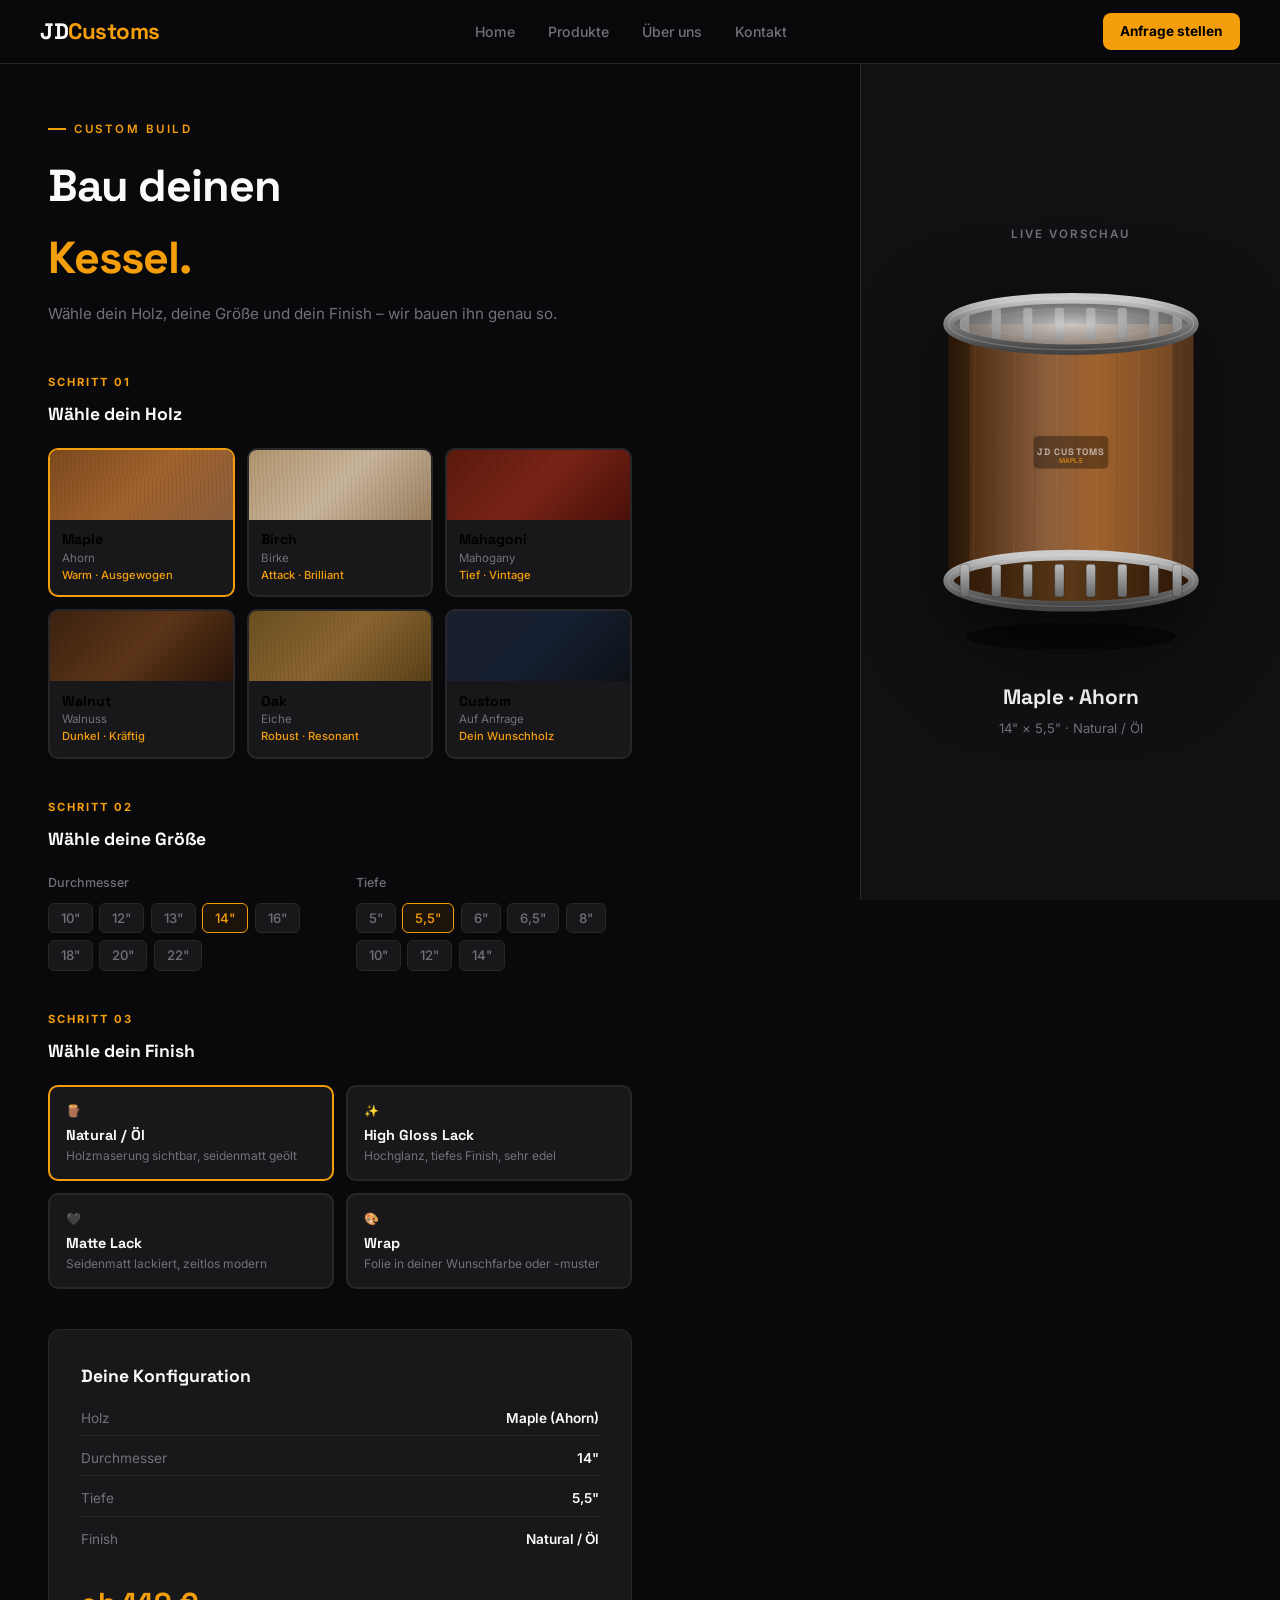
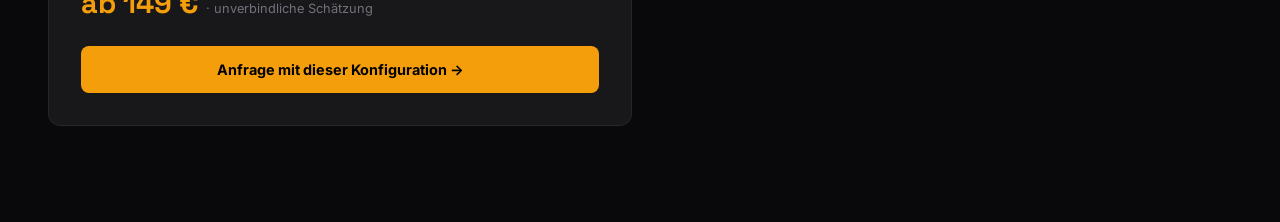
==== builder.html @ d32392a9 "Add: Interactive Drum Builder with live SVG preview" ====
<!DOCTYPE html>
<html lang="de">
<head>
  <meta charset="UTF-8" />
  <meta name="viewport" content="width=device-width, initial-scale=1.0" />
  <title>Drum Builder – JD Customs</title>
  <link rel="stylesheet" href="style.css" />
  <link href="https://fonts.googleapis.com/css2?family=Space+Grotesk:wght@400;500;600;700;800&family=Inter:wght@400;500;600&display=swap" rel="stylesheet" />
  <style>
    /* ── BUILDER LAYOUT ── */
    .builder-page {
      padding-top: 64px;
      min-height: 100vh;
      display: grid;
      grid-template-columns: 1fr 420px;
    }

    /* ── LEFT: CONFIG PANEL ── */
    .builder-config {
      padding: 3rem 3rem 6rem;
      max-width: 680px;
    }

    .builder-heading {
      margin-bottom: 3rem;
    }
    .builder-heading h1 {
      font-family: var(--font-h);
      font-size: clamp(2rem, 4vw, 2.8rem);
      font-weight: 800;
      letter-spacing: -1px;
      margin-bottom: 0.5rem;
    }
    .builder-heading p {
      color: var(--muted);
      font-size: 0.95rem;
    }

    .builder-step {
      margin-bottom: 2.5rem;
    }
    .step-label {
      font-size: 0.7rem;
      font-weight: 700;
      letter-spacing: 2px;
      text-transform: uppercase;
      color: var(--gold);
      margin-bottom: 0.5rem;
      display: block;
    }
    .step-title {
      font-family: var(--font-h);
      font-size: 1.1rem;
      font-weight: 700;
      margin-bottom: 1.25rem;
    }

    /* ── WOOD SELECTOR ── */
    .wood-grid {
      display: grid;
      grid-template-columns: repeat(3, 1fr);
      gap: 0.75rem;
    }

    .wood-btn {
      background: var(--card);
      border: 2px solid var(--border);
      border-radius: 10px;
      padding: 0;
      cursor: pointer;
      transition: border-color 0.15s, transform 0.1s;
      overflow: hidden;
      text-align: left;
      font-family: var(--font-b);
    }
    .wood-btn:hover { border-color: var(--subtle); transform: translateY(-1px); }
    .wood-btn.selected { border-color: var(--gold); }

    .wood-swatch {
      height: 70px;
      width: 100%;
      position: relative;
    }
    .wood-swatch::after {
      content: '';
      position: absolute;
      inset: 0;
      background: repeating-linear-gradient(
        88deg,
        transparent,
        transparent 3px,
        rgba(0,0,0,0.06) 3px,
        rgba(0,0,0,0.06) 4px
      );
    }
    .swatch-maple    { background: linear-gradient(135deg, #7c4a1e, #a0622d, #8B5E3C); }
    .swatch-birch    { background: linear-gradient(135deg, #b0956e, #c8b49a, #9a8060); }
    .swatch-mahagoni { background: linear-gradient(135deg, #5c1a0e, #7a2416, #4a1009); }
    .swatch-walnut   { background: linear-gradient(135deg, #3d2210, #5c3518, #2a1508); }
    .swatch-oak      { background: linear-gradient(135deg, #6b4f20, #8a6530, #5a4018); }
    .swatch-custom   { background: linear-gradient(135deg, #1a1f2e, #162032, #0d1117); }

    .wood-info { padding: 0.65rem 0.75rem; }
    .wood-info strong {
      display: block;
      font-size: 0.88rem;
      font-weight: 700;
      font-family: var(--font-h);
      margin-bottom: 0.15rem;
    }
    .wood-info span {
      font-size: 0.72rem;
      color: var(--muted);
      display: block;
      margin-bottom: 0.2rem;
    }
    .wood-info .wood-char {
      font-size: 0.7rem;
      color: var(--gold);
      font-weight: 500;
    }

    /* ── SIZE SELECTOR ── */
    .size-row {
      display: flex;
      gap: 2rem;
      flex-wrap: wrap;
    }
    .size-group { flex: 1; min-width: 180px; }
    .size-group label {
      display: block;
      font-size: 0.78rem;
      color: var(--muted);
      margin-bottom: 0.6rem;
      font-weight: 500;
    }
    .size-options {
      display: flex;
      flex-wrap: wrap;
      gap: 0.4rem;
    }
    .size-btn {
      background: var(--card);
      border: 1px solid var(--border);
      color: var(--muted);
      padding: 0.4rem 0.75rem;
      border-radius: 6px;
      font-size: 0.82rem;
      font-weight: 500;
      cursor: pointer;
      transition: all 0.15s;
      font-family: var(--font-b);
    }
    .size-btn:hover { border-color: var(--subtle); color: var(--white); }
    .size-btn.selected { border-color: var(--gold); color: var(--gold); background: rgba(245,158,11,0.08); }

    /* ── FINISH SELECTOR ── */
    .finish-grid {
      display: grid;
      grid-template-columns: repeat(2, 1fr);
      gap: 0.75rem;
    }
    .finish-btn {
      background: var(--card);
      border: 2px solid var(--border);
      border-radius: 10px;
      padding: 1rem;
      cursor: pointer;
      text-align: left;
      font-family: var(--font-b);
      transition: border-color 0.15s;
    }
    .finish-btn:hover { border-color: var(--subtle); }
    .finish-btn.selected { border-color: var(--gold); }
    .finish-icon { font-size: 1.3rem; margin-bottom: 0.5rem; display: block; }
    .finish-btn strong {
      display: block;
      font-size: 0.9rem;
      font-weight: 700;
      font-family: var(--font-h);
      color: var(--white);
      margin-bottom: 0.2rem;
    }
    .finish-btn span {
      font-size: 0.75rem;
      color: var(--muted);
    }

    /* ── CTA ── */
    .builder-cta {
      background: var(--card);
      border: 1px solid var(--border);
      border-radius: 12px;
      padding: 2rem;
      margin-top: 1rem;
    }
    .builder-cta h3 {
      font-family: var(--font-h);
      font-size: 1.1rem;
      font-weight: 700;
      margin-bottom: 0.75rem;
    }
    .config-summary {
      display: flex;
      flex-direction: column;
      gap: 0.4rem;
      margin-bottom: 1.5rem;
    }
    .config-line {
      display: flex;
      justify-content: space-between;
      font-size: 0.85rem;
      padding: 0.35rem 0;
      border-bottom: 1px solid var(--border);
    }
    .config-line:last-child { border-bottom: none; }
    .config-line .key { color: var(--muted); }
    .config-line .val { font-weight: 600; color: var(--white); }
    .config-price {
      font-family: var(--font-h);
      font-size: 1.8rem;
      font-weight: 800;
      color: var(--gold);
      margin-bottom: 1.25rem;
    }
    .config-price small {
      font-size: 0.8rem;
      color: var(--muted);
      font-family: var(--font-b);
      font-weight: 400;
    }

    /* ── RIGHT: PREVIEW PANEL ── */
    .builder-preview {
      position: sticky;
      top: 64px;
      height: calc(100vh - 64px);
      background: var(--surface);
      border-left: 1px solid var(--border);
      display: flex;
      flex-direction: column;
      align-items: center;
      justify-content: center;
      padding: 2rem;
      overflow: hidden;
    }

    .preview-label {
      font-size: 0.72rem;
      font-weight: 600;
      letter-spacing: 2px;
      text-transform: uppercase;
      color: var(--muted);
      margin-bottom: 2rem;
    }

    #drumSvg {
      width: 100%;
      max-width: 280px;
      filter: drop-shadow(0 20px 40px rgba(0,0,0,0.6));
      transition: all 0.4s ease;
    }

    .preview-info {
      margin-top: 2rem;
      text-align: center;
    }
    .preview-wood-name {
      font-family: var(--font-h);
      font-size: 1.3rem;
      font-weight: 800;
      margin-bottom: 0.25rem;
      transition: color 0.3s;
    }
    .preview-size-label {
      font-size: 0.82rem;
      color: var(--muted);
    }

    /* ── RESPONSIVE ── */
    @media (max-width: 960px) {
      .builder-page {
        grid-template-columns: 1fr;
      }
      .builder-preview {
        position: relative;
        top: 0;
        height: auto;
        padding: 3rem 2rem;
        border-left: none;
        border-bottom: 1px solid var(--border);
      }
      #drumSvg { max-width: 200px; }
      .builder-config { padding: 2rem 1.5rem 4rem; max-width: 100%; }
      .wood-grid { grid-template-columns: repeat(3, 1fr); }
    }
    @media (max-width: 480px) {
      .wood-grid { grid-template-columns: repeat(2, 1fr); }
      .finish-grid { grid-template-columns: 1fr; }
    }
  </style>
</head>
<body>

  <!-- NAVBAR -->
  <header>
    <nav class="navbar">
      <a href="index.html" class="logo">JD<span>Customs</span></a>
      <ul class="nav-links">
        <li><a href="index.html">Home</a></li>
        <li><a href="produkte.html">Produkte</a></li>
        <li><a href="ueber-uns.html">Über uns</a></li>
        <li><a href="index.html#kontakt">Kontakt</a></li>
      </ul>
      <a href="index.html#kontakt" class="btn-primary nav-cta">Anfrage stellen</a>
    </nav>
  </header>

  <div class="builder-page">

    <!-- LEFT: KONFIGURATION -->
    <div class="builder-config">
      <div class="builder-heading">
        <div class="section-label">Custom Build</div>
        <h1>Bau deinen<br /><span style="color:var(--gold)">Kessel.</span></h1>
        <p>Wähle dein Holz, deine Größe und dein Finish – wir bauen ihn genau so.</p>
      </div>

      <!-- STEP 1: HOLZ -->
      <div class="builder-step">
        <span class="step-label">Schritt 01</span>
        <div class="step-title">Wähle dein Holz</div>
        <div class="wood-grid">

          <button class="wood-btn selected" onclick="selectWood(this, 'maple')" data-wood="maple">
            <div class="wood-swatch swatch-maple"></div>
            <div class="wood-info">
              <strong>Maple</strong>
              <span>Ahorn</span>
              <span class="wood-char">Warm · Ausgewogen</span>
            </div>
          </button>

          <button class="wood-btn" onclick="selectWood(this, 'birch')" data-wood="birch">
            <div class="wood-swatch swatch-birch"></div>
            <div class="wood-info">
              <strong>Birch</strong>
              <span>Birke</span>
              <span class="wood-char">Attack · Brilliant</span>
            </div>
          </button>

          <button class="wood-btn" onclick="selectWood(this, 'mahagoni')" data-wood="mahagoni">
            <div class="wood-swatch swatch-mahagoni"></div>
            <div class="wood-info">
              <strong>Mahagoni</strong>
              <span>Mahogany</span>
              <span class="wood-char">Tief · Vintage</span>
            </div>
          </button>

          <button class="wood-btn" onclick="selectWood(this, 'walnut')" data-wood="walnut">
            <div class="wood-swatch swatch-walnut"></div>
            <div class="wood-info">
              <strong>Walnut</strong>
              <span>Walnuss</span>
              <span class="wood-char">Dunkel · Kräftig</span>
            </div>
          </button>

          <button class="wood-btn" onclick="selectWood(this, 'oak')" data-wood="oak">
            <div class="wood-swatch swatch-oak"></div>
            <div class="wood-info">
              <strong>Oak</strong>
              <span>Eiche</span>
              <span class="wood-char">Robust · Resonant</span>
            </div>
          </button>

          <button class="wood-btn" onclick="selectWood(this, 'custom')" data-wood="custom">
            <div class="wood-swatch swatch-custom"></div>
            <div class="wood-info">
              <strong>Custom</strong>
              <span>Auf Anfrage</span>
              <span class="wood-char">Dein Wunschholz</span>
            </div>
          </button>

        </div>
      </div>

      <!-- STEP 2: GRÖSSE -->
      <div class="builder-step">
        <span class="step-label">Schritt 02</span>
        <div class="step-title">Wähle deine Größe</div>
        <div class="size-row">
          <div class="size-group">
            <label>Durchmesser</label>
            <div class="size-options" id="diameterOptions">
              <button class="size-btn" onclick="selectSize(this, 'diameter')" data-val='10"'>10"</button>
              <button class="size-btn" onclick="selectSize(this, 'diameter')" data-val='12"'>12"</button>
              <button class="size-btn" onclick="selectSize(this, 'diameter')" data-val='13"'>13"</button>
              <button class="size-btn selected" onclick="selectSize(this, 'diameter')" data-val='14"'>14"</button>
              <button class="size-btn" onclick="selectSize(this, 'diameter')" data-val='16"'>16"</button>
              <button class="size-btn" onclick="selectSize(this, 'diameter')" data-val='18"'>18"</button>
              <button class="size-btn" onclick="selectSize(this, 'diameter')" data-val='20"'>20"</button>
              <button class="size-btn" onclick="selectSize(this, 'diameter')" data-val='22"'>22"</button>
            </div>
          </div>
          <div class="size-group">
            <label>Tiefe</label>
            <div class="size-options" id="depthOptions">
              <button class="size-btn" onclick="selectSize(this, 'depth')" data-val='5"'>5"</button>
              <button class="size-btn selected" onclick="selectSize(this, 'depth')" data-val='5,5"'>5,5"</button>
              <button class="size-btn" onclick="selectSize(this, 'depth')" data-val='6"'>6"</button>
              <button class="size-btn" onclick="selectSize(this, 'depth')" data-val='6,5"'>6,5"</button>
              <button class="size-btn" onclick="selectSize(this, 'depth')" data-val='8"'>8"</button>
              <button class="size-btn" onclick="selectSize(this, 'depth')" data-val='10"'>10"</button>
              <button class="size-btn" onclick="selectSize(this, 'depth')" data-val='12"'>12"</button>
              <button class="size-btn" onclick="selectSize(this, 'depth')" data-val='14"'>14"</button>
            </div>
          </div>
        </div>
      </div>

      <!-- STEP 3: FINISH -->
      <div class="builder-step">
        <span class="step-label">Schritt 03</span>
        <div class="step-title">Wähle dein Finish</div>
        <div class="finish-grid">

          <button class="finish-btn selected" onclick="selectFinish(this, 'natural')" data-finish="natural">
            <span class="finish-icon">🪵</span>
            <strong>Natural / Öl</strong>
            <span>Holzmaserung sichtbar, seidenmatt geölt</span>
          </button>

          <button class="finish-btn" onclick="selectFinish(this, 'gloss')" data-finish="gloss">
            <span class="finish-icon">✨</span>
            <strong>High Gloss Lack</strong>
            <span>Hochglanz, tiefes Finish, sehr edel</span>
          </button>

          <button class="finish-btn" onclick="selectFinish(this, 'matte')" data-finish="matte">
            <span class="finish-icon">🖤</span>
            <strong>Matte Lack</strong>
            <span>Seidenmatt lackiert, zeitlos modern</span>
          </button>

          <button class="finish-btn" onclick="selectFinish(this, 'wrap')" data-finish="wrap">
            <span class="finish-icon">🎨</span>
            <strong>Wrap</strong>
            <span>Folie in deiner Wunschfarbe oder -muster</span>
          </button>

        </div>
      </div>

      <!-- ZUSAMMENFASSUNG & CTA -->
      <div class="builder-cta">
        <h3>Deine Konfiguration</h3>
        <div class="config-summary">
          <div class="config-line">
            <span class="key">Holz</span>
            <span class="val" id="sumWood">Maple (Ahorn)</span>
          </div>
          <div class="config-line">
            <span class="key">Durchmesser</span>
            <span class="val" id="sumDiameter">14"</span>
          </div>
          <div class="config-line">
            <span class="key">Tiefe</span>
            <span class="val" id="sumDepth">5,5"</span>
          </div>
          <div class="config-line">
            <span class="key">Finish</span>
            <span class="val" id="sumFinish">Natural / Öl</span>
          </div>
        </div>
        <div class="config-price" id="configPrice">ab 149 € <small>· unverbindliche Schätzung</small></div>
        <a id="ctaLink" href="index.html#kontakt" class="btn-primary" style="width:100%; text-align:center; display:block;">
          Anfrage mit dieser Konfiguration →
        </a>
      </div>
    </div>

    <!-- RIGHT: LIVE PREVIEW -->
    <div class="builder-preview">
      <div class="preview-label">Live Vorschau</div>

      <svg id="drumSvg" viewBox="0 0 240 320" xmlns="http://www.w3.org/2000/svg">
        <defs>
          <!-- Wood grain overlay -->
          <pattern id="grain" patternUnits="userSpaceOnUse" width="240" height="320">
            <rect width="240" height="320" fill="transparent"/>
            <!-- Grain lines -->
            <line x1="20" y1="0" x2="18" y2="320" stroke="rgba(0,0,0,0.07)" stroke-width="1.5"/>
            <line x1="38" y1="0" x2="36" y2="320" stroke="rgba(255,255,255,0.05)" stroke-width="1"/>
            <line x1="55" y1="0" x2="53" y2="320" stroke="rgba(0,0,0,0.06)" stroke-width="1"/>
            <line x1="72" y1="0" x2="71" y2="320" stroke="rgba(255,255,255,0.04)" stroke-width="1.5"/>
            <line x1="90" y1="0" x2="88" y2="320" stroke="rgba(0,0,0,0.08)" stroke-width="1"/>
            <line x1="108" y1="0" x2="107" y2="320" stroke="rgba(255,255,255,0.05)" stroke-width="0.8"/>
            <line x1="125" y1="0" x2="124" y2="320" stroke="rgba(0,0,0,0.06)" stroke-width="1.2"/>
            <line x1="143" y1="0" x2="142" y2="320" stroke="rgba(255,255,255,0.04)" stroke-width="1"/>
            <line x1="160" y1="0" x2="159" y2="320" stroke="rgba(0,0,0,0.07)" stroke-width="1"/>
            <line x1="178" y1="0" x2="177" y2="320" stroke="rgba(255,255,255,0.05)" stroke-width="1.5"/>
            <line x1="196" y1="0" x2="195" y2="320" stroke="rgba(0,0,0,0.06)" stroke-width="1"/>
            <line x1="214" y1="0" x2="213" y2="320" stroke="rgba(255,255,255,0.04)" stroke-width="0.8"/>
          </pattern>

          <!-- Body gradient (gets updated via JS) -->
          <linearGradient id="bodyGrad" x1="0%" y1="0%" x2="100%" y2="0%">
            <stop offset="0%"   stop-color="#3d2008" id="g1"/>
            <stop offset="40%"  stop-color="#8B5E3C" id="g2"/>
            <stop offset="60%"  stop-color="#a0622d" id="g3"/>
            <stop offset="100%" stop-color="#6B4423" id="g4"/>
          </linearGradient>

          <!-- Top ellipse gradient -->
          <radialGradient id="topGrad" cx="50%" cy="50%" r="50%">
            <stop offset="0%"   stop-color="#d4d4d4" stop-opacity="0.9"/>
            <stop offset="100%" stop-color="#888888" stop-opacity="0.7"/>
          </radialGradient>

          <!-- Bottom ellipse gradient -->
          <linearGradient id="botGrad" x1="0%" y1="0%" x2="100%" y2="0%">
            <stop offset="0%"   stop-color="#2a1505" id="b1"/>
            <stop offset="50%"  stop-color="#5c3010" id="b2"/>
            <stop offset="100%" stop-color="#2a1505" id="b3"/>
          </linearGradient>

          <!-- Hoop metal gradient -->
          <linearGradient id="hoopGrad" x1="0%" y1="0%" x2="0%" y2="100%">
            <stop offset="0%"   stop-color="#cccccc"/>
            <stop offset="40%"  stop-color="#888888"/>
            <stop offset="100%" stop-color="#444444"/>
          </linearGradient>

          <!-- Lug gradient -->
          <linearGradient id="lugGrad" x1="0%" y1="0%" x2="0%" y2="100%">
            <stop offset="0%"   stop-color="#bbbbbb"/>
            <stop offset="100%" stop-color="#666666"/>
          </linearGradient>

          <!-- Finish overlay for gloss -->
          <linearGradient id="glossOver" x1="0%" y1="0%" x2="100%" y2="100%">
            <stop offset="0%"  stop-color="white" stop-opacity="0.18"/>
            <stop offset="40%" stop-color="white" stop-opacity="0.04"/>
            <stop offset="100%" stop-color="white" stop-opacity="0.0"/>
          </linearGradient>
        </defs>

        <!-- DROP SHADOW -->
        <ellipse cx="120" cy="310" rx="90" ry="12" fill="rgba(0,0,0,0.5)"/>

        <!-- DRUM BODY -->
        <rect id="drumBody" x="15" y="42" width="210" height="220" rx="2" ry="2" fill="url(#bodyGrad)"/>
        <!-- Wood grain overlay -->
        <rect x="15" y="42" width="210" height="220" rx="2" fill="url(#grain)"/>
        <!-- Gloss overlay (shown/hidden via JS) -->
        <rect id="glossOverlay" x="15" y="42" width="210" height="220" rx="2" fill="url(#glossOver)" opacity="0"/>

        <!-- SIDE SHADOW (depth effect) -->
        <rect x="15" y="42" width="18" height="220" rx="2" fill="rgba(0,0,0,0.3)"/>
        <rect x="207" y="42" width="18" height="220" rx="2" fill="rgba(0,0,0,0.25)"/>

        <!-- BOTTOM ELLIPSE (visible shell bottom) -->
        <ellipse cx="120" cy="262" rx="105" ry="22" fill="url(#botGrad)"/>
        <ellipse cx="120" cy="262" rx="105" ry="22" fill="url(#grain)" opacity="0.5"/>

        <!-- BOTTOM HOOP -->
        <ellipse cx="120" cy="262" rx="105" ry="22" fill="none" stroke="url(#hoopGrad)" stroke-width="9"/>
        <ellipse cx="120" cy="262" rx="105" ry="22" fill="none" stroke="rgba(255,255,255,0.15)" stroke-width="1"/>

        <!-- TENSION RODS / LUGS (bottom) -->
        <g fill="url(#lugGrad)" stroke="rgba(0,0,0,0.4)" stroke-width="0.5">
          <rect x="25"  y="248" width="8" height="28" rx="2"/>
          <rect x="52"  y="248" width="8" height="28" rx="2"/>
          <rect x="79"  y="248" width="8" height="28" rx="2"/>
          <rect x="106" y="248" width="8" height="28" rx="2"/>
          <rect x="133" y="248" width="8" height="28" rx="2"/>
          <rect x="160" y="248" width="8" height="28" rx="2"/>
          <rect x="187" y="248" width="8" height="28" rx="2"/>
          <rect x="207" y="248" width="8" height="28" rx="2"/>
        </g>

        <!-- TENSION RODS / LUGS (top) -->
        <g fill="url(#lugGrad)" stroke="rgba(0,0,0,0.4)" stroke-width="0.5">
          <rect x="25"  y="28" width="8" height="28" rx="2"/>
          <rect x="52"  y="28" width="8" height="28" rx="2"/>
          <rect x="79"  y="28" width="8" height="28" rx="2"/>
          <rect x="106" y="28" width="8" height="28" rx="2"/>
          <rect x="133" y="28" width="8" height="28" rx="2"/>
          <rect x="160" y="28" width="8" height="28" rx="2"/>
          <rect x="187" y="28" width="8" height="28" rx="2"/>
          <rect x="207" y="28" width="8" height="28" rx="2"/>
        </g>

        <!-- TOP ELLIPSE (drum head) -->
        <ellipse cx="120" cy="42" rx="105" ry="22" fill="url(#topGrad)"/>
        <!-- Head texture (subtle) -->
        <ellipse cx="120" cy="42" rx="95" ry="18" fill="none" stroke="rgba(200,200,200,0.3)" stroke-width="1"/>
        <ellipse cx="120" cy="42" rx="70" ry="13" fill="none" stroke="rgba(200,200,200,0.15)" stroke-width="1"/>

        <!-- TOP HOOP -->
        <ellipse cx="120" cy="42" rx="105" ry="22" fill="none" stroke="url(#hoopGrad)" stroke-width="9"/>
        <ellipse cx="120" cy="42" rx="105" ry="22" fill="none" stroke="rgba(255,255,255,0.2)" stroke-width="1"/>

        <!-- BADGE / LOGO area on shell -->
        <rect x="88" y="138" width="64" height="28" rx="4" fill="rgba(0,0,0,0.35)"/>
        <text x="120" y="152" text-anchor="middle" dominant-baseline="middle"
              font-family="Space Grotesk, sans-serif" font-size="8" font-weight="700"
              fill="rgba(255,255,255,0.6)" letter-spacing="1">JD CUSTOMS</text>
        <text x="120" y="160" text-anchor="middle" dominant-baseline="middle"
              id="badgeWood"
              font-family="Space Grotesk, sans-serif" font-size="6" font-weight="500"
              fill="rgba(245,158,11,0.8)" letter-spacing="0.5">MAPLE</text>
      </svg>

      <div class="preview-info">
        <div class="preview-wood-name" id="previewWoodName">Maple · Ahorn</div>
        <div class="preview-size-label" id="previewSize">14" × 5,5" · Natural</div>
      </div>
    </div>
  </div>

  <script>
    // ── DATA ──
    const woodData = {
      maple:    { name: 'Maple (Ahorn)',    short: 'MAPLE',    preview: 'Maple · Ahorn',    g1:'#3d2008', g2:'#8B5E3C', g3:'#a0622d', g4:'#6B4423', b1:'#2a1505', b2:'#5a3818', b3:'#2a1505', price: 149 },
      birch:    { name: 'Birch (Birke)',    short: 'BIRCH',    preview: 'Birch · Birke',     g1:'#9a8060', g2:'#c8b49a', g3:'#d4c0a8', g4:'#b0956e', b1:'#8a7055', b2:'#a08870', b3:'#8a7055', price: 139 },
      mahagoni: { name: 'Mahagoni',         short: 'MAHAGONI', preview: 'Mahagoni',          g1:'#2d0d05', g2:'#6a1e10', g3:'#7a2416', g4:'#4a1009', b1:'#200a04', b2:'#4a1409', b3:'#200a04', price: 159 },
      walnut:   { name: 'Walnut (Walnuss)', short: 'WALNUT',   preview: 'Walnut · Walnuss',  g1:'#1a0f05', g2:'#4a2810', g3:'#5c3518', g4:'#3a2008', b1:'#100905', b2:'#351a08', b3:'#100905', price: 179 },
      oak:      { name: 'Oak (Eiche)',      short: 'OAK',      preview: 'Oak · Eiche',       g1:'#3d2c10', g2:'#7a5a25', g3:'#8a6530', g4:'#604820', b1:'#2d2008', b2:'#5a4018', b3:'#2d2008', price: 169 },
      custom:   { name: 'Custom',           short: 'CUSTOM',   preview: 'Custom Build',      g1:'#0d1117', g2:'#1e2535', g3:'#162032', g4:'#0a0e18', b1:'#0a0e18', b2:'#16202e', b3:'#0a0e18', price: null },
    };

    const finishData = {
      natural: { name: 'Natural / Öl',   gloss: 0 },
      gloss:   { name: 'High Gloss Lack', gloss: 0.7 },
      matte:   { name: 'Matte Lack',      gloss: 0 },
      wrap:    { name: 'Wrap',            gloss: 0.2 },
    };

    let state = {
      wood: 'maple',
      diameter: '14"',
      depth: '5,5"',
      finish: 'natural',
    };

    // ── SELECT WOOD ──
    function selectWood(btn, wood) {
      document.querySelectorAll('.wood-btn').forEach(b => b.classList.remove('selected'));
      btn.classList.add('selected');
      state.wood = wood;
      updateDrum();
      updateSummary();
    }

    // ── SELECT SIZE ──
    function selectSize(btn, type) {
      const group = type === 'diameter' ? '#diameterOptions' : '#depthOptions';
      document.querySelectorAll(group + ' .size-btn').forEach(b => b.classList.remove('selected'));
      btn.classList.add('selected');
      if (type === 'diameter') state.diameter = btn.dataset.val;
      else state.depth = btn.dataset.val;
      updateSummary();
      updatePreviewLabel();
    }

    // ── SELECT FINISH ──
    function selectFinish(btn, finish) {
      document.querySelectorAll('.finish-btn').forEach(b => b.classList.remove('selected'));
      btn.classList.add('selected');
      state.finish = finish;
      updateDrum();
      updateSummary();
    }

    // ── UPDATE DRUM SVG ──
    function updateDrum() {
      const w = woodData[state.wood];
      const f = finishData[state.finish];

      // Update gradient stops
      document.getElementById('g1').setAttribute('stop-color', w.g1);
      document.getElementById('g2').setAttribute('stop-color', w.g2);
      document.getElementById('g3').setAttribute('stop-color', w.g3);
      document.getElementById('g4').setAttribute('stop-color', w.g4);
      document.getElementById('b1').setAttribute('stop-color', w.b1);
      document.getElementById('b2').setAttribute('stop-color', w.b2);
      document.getElementById('b3').setAttribute('stop-color', w.b3);

      // Gloss overlay
      document.getElementById('glossOverlay').setAttribute('opacity', f.gloss);

      // Badge & preview name
      document.getElementById('badgeWood').textContent = w.short;
      document.getElementById('previewWoodName').textContent = w.preview;
    }

    // ── UPDATE PREVIEW LABEL ──
    function updatePreviewLabel() {
      const f = finishData[state.finish] || finishData['natural'];
      document.getElementById('previewSize').textContent =
        `${state.diameter} × ${state.depth} · ${f.name}`;
    }

    // ── UPDATE SUMMARY ──
    function updateSummary() {
      const w = woodData[state.wood];
      const f = finishData[state.finish];

      document.getElementById('sumWood').textContent     = w.name;
      document.getElementById('sumDiameter').textContent = state.diameter;
      document.getElementById('sumDepth').textContent    = state.depth;
      document.getElementById('sumFinish').textContent   = f.name;

      const priceEl = document.getElementById('configPrice');
      if (w.price) {
        priceEl.innerHTML = `ab ${w.price} € <small>· unverbindliche Schätzung</small>`;
      } else {
        priceEl.innerHTML = `Auf Anfrage <small>· wir erstellen ein Angebot</small>`;
      }

      // Pre-fill contact link
      const msg = encodeURIComponent(
        `Meine Konfiguration:\nHolz: ${w.name}\nDurchmesser: ${state.diameter}\nTiefe: ${state.depth}\nFinish: ${f.name}`
      );
      document.getElementById('ctaLink').href = `index.html#kontakt`;

      updatePreviewLabel();
    }

    // Init
    updateDrum();
    updateSummary();
  </script>

</body>
</html>
---- style.css ----
/* ===========================
   JD Customs – Bolt Design
   =========================== */

*, *::before, *::after { box-sizing: border-box; margin: 0; padding: 0; }

:root {
  --bg:      #09090b;
  --surface: #111113;
  --card:    #18181b;
  --border:  #27272a;
  --gold:    #f59e0b;
  --white:   #fafafa;
  --muted:   #71717a;
  --subtle:  #3f3f46;
  --font-h:  'Space Grotesk', sans-serif;
  --font-b:  'Inter', sans-serif;
  --radius:  12px;
}

html { scroll-behavior: smooth; }

body {
  background: var(--bg);
  color: var(--white);
  font-family: var(--font-b);
  line-height: 1.6;
  -webkit-font-smoothing: antialiased;
}

/* ── UTILS ── */
.section-label {
  display: inline-flex;
  align-items: center;
  gap: 0.5rem;
  font-size: 0.72rem;
  font-weight: 600;
  letter-spacing: 2.5px;
  text-transform: uppercase;
  color: var(--gold);
  margin-bottom: 0.75rem;
}
.section-label::before {
  content: '';
  display: inline-block;
  width: 18px;
  height: 2px;
  background: var(--gold);
  flex-shrink: 0;
}

.section-title {
  font-family: var(--font-h);
  font-size: clamp(1.8rem, 4vw, 3rem);
  font-weight: 800;
  letter-spacing: -1px;
  line-height: 1.1;
  margin-bottom: 1rem;
}

.section-sub {
  color: var(--muted);
  font-size: 0.95rem;
  max-width: 540px;
  line-height: 1.7;
}

.btn-primary {
  display: inline-block;
  background: var(--gold);
  color: #000;
  padding: 0.75rem 1.75rem;
  border-radius: 8px;
  font-weight: 700;
  font-size: 0.9rem;
  text-decoration: none;
  border: none;
  cursor: pointer;
  font-family: var(--font-b);
  transition: opacity 0.15s;
}
.btn-primary:hover { opacity: 0.88; }

.btn-outline {
  display: inline-block;
  background: transparent;
  color: var(--white);
  padding: 0.75rem 1.75rem;
  border-radius: 8px;
  font-weight: 600;
  font-size: 0.9rem;
  text-decoration: none;
  border: 1px solid var(--border);
  font-family: var(--font-b);
  transition: border-color 0.15s, color 0.15s;
}
.btn-outline:hover { border-color: var(--gold); color: var(--gold); }

/* ── NAVBAR ── */
.navbar {
  position: fixed;
  top: 0; left: 0; right: 0;
  z-index: 100;
  display: flex;
  align-items: center;
  justify-content: space-between;
  padding: 0 2.5rem;
  height: 64px;
  background: rgba(9,9,11,0.9);
  border-bottom: 1px solid var(--border);
  backdrop-filter: blur(12px);
}

.logo {
  font-family: var(--font-h);
  font-size: 1.4rem;
  font-weight: 800;
  color: var(--white);
  text-decoration: none;
  letter-spacing: -0.5px;
}
.logo span { color: var(--gold); }

.nav-links {
  display: flex;
  gap: 0.25rem;
  list-style: none;
}
.nav-links a {
  color: var(--muted);
  text-decoration: none;
  font-size: 0.88rem;
  font-weight: 500;
  padding: 0.45rem 0.9rem;
  border-radius: 6px;
  transition: color 0.15s, background 0.15s;
}
.nav-links a:hover,
.nav-links a.active { color: var(--white); background: var(--card); }

.nav-cta {
  padding: 0.5rem 1.1rem !important;
  font-size: 0.85rem !important;
}

/* ── HERO ── */
.hero {
  min-height: 100vh;
  display: flex;
  flex-direction: column;
  align-items: center;
  justify-content: center;
  padding: 120px 2.5rem 80px;
  text-align: center;
  max-width: 860px;
  margin: 0 auto;
}

.hero-tag {
  display: inline-flex;
  align-items: center;
  gap: 0.5rem;
  background: rgba(245,158,11,0.1);
  border: 1px solid rgba(245,158,11,0.25);
  color: var(--gold);
  font-size: 0.75rem;
  font-weight: 600;
  letter-spacing: 1.5px;
  text-transform: uppercase;
  padding: 0.4rem 1rem;
  border-radius: 999px;
  margin-bottom: 2rem;
}

.hero h1 {
  font-family: var(--font-h);
  font-size: clamp(3rem, 7vw, 5.5rem);
  font-weight: 800;
  letter-spacing: -2px;
  line-height: 1.0;
  margin-bottom: 1.5rem;
}
.hero h1 em { font-style: normal; color: var(--gold); }

.hero p {
  font-size: 1.1rem;
  color: var(--muted);
  max-width: 560px;
  margin: 0 auto 2.5rem;
}

.hero-btns {
  display: flex;
  gap: 1rem;
  justify-content: center;
  flex-wrap: wrap;
  margin-bottom: 4rem;
}

.hero-stats {
  display: flex;
  justify-content: center;
  gap: 2rem;
  flex-wrap: wrap;
  padding-top: 3rem;
  border-top: 1px solid var(--border);
}

.hero-stat .num {
  font-family: var(--font-h);
  font-size: 2rem;
  font-weight: 800;
  color: var(--gold);
  letter-spacing: -1px;
  display: block;
}
.hero-stat .lbl {
  font-size: 0.8rem;
  color: var(--muted);
}

/* ── FEATURES ── */
.features-strip {
  border-top: 1px solid var(--border);
  border-bottom: 1px solid var(--border);
  background: var(--surface);
  padding: 3.5rem 2.5rem;
}

.features-inner {
  max-width: 1100px;
  margin: 0 auto;
  display: flex;
  gap: 3rem;
  flex-wrap: wrap;
  justify-content: center;
}

.feat {
  display: flex;
  align-items: flex-start;
  gap: 1rem;
  flex: 1;
  min-width: 220px;
  max-width: 320px;
}
.feat-icon {
  width: 44px;
  height: 44px;
  flex-shrink: 0;
  background: rgba(245,158,11,0.1);
  border: 1px solid rgba(245,158,11,0.2);
  border-radius: 10px;
  display: flex;
  align-items: center;
  justify-content: center;
  font-size: 1.1rem;
}
.feat h3 { font-family: var(--font-h); font-size: 1rem; font-weight: 700; margin-bottom: 0.25rem; }
.feat p  { font-size: 0.82rem; color: var(--muted); }

/* ── PRODUKT TEASER (Home) ── */
.teaser {
  padding: 6rem 2.5rem;
  max-width: 1100px;
  margin: 0 auto;
}

.teaser-header {
  display: flex;
  justify-content: space-between;
  align-items: flex-end;
  margin-bottom: 2.5rem;
  flex-wrap: wrap;
  gap: 1rem;
}

.produkte-grid {
  display: grid;
  grid-template-columns: repeat(4, 1fr);
  gap: 1.25rem;
}

@media (max-width: 1024px) { .produkte-grid { grid-template-columns: repeat(2, 1fr); } }
@media (max-width: 560px)  { .produkte-grid { grid-template-columns: 1fr; } }

.produkt-card {
  background: var(--card);
  border: 1px solid var(--border);
  border-radius: var(--radius);
  overflow: hidden;
  display: flex;
  flex-direction: column;
  transition: border-color 0.2s, transform 0.2s;
}
.produkt-card:hover { border-color: var(--gold); transform: translateY(-3px); }

.produkt-visual {
  height: 150px;
  position: relative;
  display: flex;
  align-items: flex-start;
  padding: 0.75rem;
}
.maple    { background: linear-gradient(145deg, #3d2008, #7c4a1e, #a0622d); }
.birch    { background: linear-gradient(145deg, #b0956e, #8a7055, #6b5540); }
.mahagoni { background: linear-gradient(145deg, #2d0d05, #5c1a0e, #7a2416); }
.custom   { background: linear-gradient(145deg, #0d1117, #1a1f2e, #162032); }
.walnut   { background: linear-gradient(145deg, #1a0f05, #3d2210, #5c3518); }
.oak      { background: linear-gradient(145deg, #3d2c10, #6b4f20, #8a6530); }

.produkt-badge {
  background: var(--gold);
  color: #000;
  font-size: 0.65rem;
  font-weight: 700;
  padding: 0.2rem 0.55rem;
  border-radius: 4px;
  letter-spacing: 0.5px;
  text-transform: uppercase;
  align-self: flex-start;
}

.produkt-body {
  padding: 1.1rem;
  flex: 1;
  display: flex;
  flex-direction: column;
}
.produkt-body h3 {
  font-family: var(--font-h);
  font-size: 1.1rem;
  font-weight: 700;
  margin-bottom: 0.2rem;
}
.produkt-holz      { font-size: 0.75rem; color: var(--gold); font-weight: 500; margin-bottom: 0.4rem; }
.produkt-info-text { font-size: 0.8rem; color: var(--muted); flex: 1; margin-bottom: 0.75rem; }

.produkt-footer {
  display: flex;
  align-items: center;
  justify-content: space-between;
  padding-top: 0.75rem;
  border-top: 1px solid var(--border);
}
.produkt-preis { font-size: 1rem; font-weight: 700; }

.btn-klein {
  background: transparent;
  border: 1px solid var(--border);
  color: var(--white);
  padding: 0.35rem 0.8rem;
  border-radius: 6px;
  font-size: 0.78rem;
  font-weight: 600;
  text-decoration: none;
  transition: border-color 0.15s, color 0.15s;
  font-family: var(--font-b);
}
.btn-klein:hover { border-color: var(--gold); color: var(--gold); }

/* ── ÜBER UNS TEASER (Home) ── */
.ueber-teaser {
  background: var(--surface);
  border-top: 1px solid var(--border);
  border-bottom: 1px solid var(--border);
  padding: 6rem 2.5rem;
}
.ueber-teaser-inner {
  max-width: 900px;
  margin: 0 auto;
  text-align: center;
}
.ueber-teaser-inner .section-label,
.ueber-teaser-inner .section-title { display: block; text-align: center; }
.ueber-teaser-inner .section-label::before { display: none; }
.ueber-teaser-inner .section-sub { margin: 0 auto 2rem; text-align: center; }

.region-pill {
  display: inline-flex;
  align-items: center;
  gap: 0.5rem;
  background: var(--card);
  border: 1px solid var(--border);
  padding: 0.45rem 1rem;
  border-radius: 999px;
  font-size: 0.82rem;
  color: var(--muted);
  margin-bottom: 1.25rem;
}

/* ── KONTAKT ── */
.kontakt-section {
  padding: 6rem 2.5rem;
  max-width: 680px;
  margin: 0 auto;
  text-align: center;
}
.kontakt-section .section-sub { margin: 0 auto 2.5rem; }
.kontakt-section .section-label::before { display: none; }
.kontakt-section .section-label { justify-content: center; width: 100%; }

.kontakt-form {
  background: var(--card);
  border: 1px solid var(--border);
  border-radius: var(--radius);
  padding: 2rem;
  text-align: left;
  display: flex;
  flex-direction: column;
  gap: 0.9rem;
  margin-bottom: 1.25rem;
}
.form-row { display: grid; grid-template-columns: 1fr 1fr; gap: 0.9rem; }
@media (max-width: 560px) { .form-row { grid-template-columns: 1fr; } }

.kontakt-form input,
.kontakt-form textarea {
  width: 100%;
  background: var(--bg);
  border: 1px solid var(--border);
  border-radius: 8px;
  padding: 0.8rem 1rem;
  color: var(--white);
  font-family: var(--font-b);
  font-size: 0.9rem;
  transition: border-color 0.15s;
}
.kontakt-form input:focus,
.kontakt-form textarea:focus { outline: none; border-color: var(--gold); }
.kontakt-form input::placeholder,
.kontakt-form textarea::placeholder { color: var(--subtle); }
.kontakt-form button { width: 100%; justify-content: center; }

.kontakt-alt { font-size: 0.85rem; color: var(--muted); }
.kontakt-alt a { color: var(--gold); text-decoration: none; }

/* ── FOOTER ── */
footer {
  background: var(--surface);
  border-top: 1px solid var(--border);
  padding: 3rem 2.5rem 1.5rem;
}
.footer-inner {
  max-width: 1100px;
  margin: 0 auto 2rem;
  display: flex;
  justify-content: space-between;
  flex-wrap: wrap;
  gap: 2rem;
}
.footer-brand p { font-size: 0.82rem; color: var(--muted); margin-top: 0.5rem; }
.footer-nav h4 {
  font-size: 0.72rem;
  font-weight: 600;
  letter-spacing: 1.5px;
  text-transform: uppercase;
  color: var(--muted);
  margin-bottom: 0.75rem;
}
.footer-nav ul { list-style: none; display: flex; flex-direction: column; gap: 0.5rem; }
.footer-nav a { font-size: 0.85rem; color: var(--muted); text-decoration: none; transition: color 0.15s; }
.footer-nav a:hover { color: var(--white); }
.footer-bottom {
  max-width: 1100px;
  margin: 0 auto;
  padding-top: 1.5rem;
  border-top: 1px solid var(--border);
  display: flex;
  justify-content: space-between;
  font-size: 0.78rem;
  color: var(--subtle);
  flex-wrap: wrap;
  gap: 0.5rem;
}

/* ── ÜBER UNS PAGE ── */
.page-hero {
  padding: 130px 2.5rem 5rem;
  max-width: 800px;
  margin: 0 auto;
  text-align: center;
}
.page-hero .section-label { justify-content: center; width: 100%; }
.page-hero .section-label::before { display: none; }
.page-hero .section-sub { margin: 0 auto; text-align: center; }

.team-section {
  padding: 4rem 2.5rem 6rem;
  max-width: 900px;
  margin: 0 auto;
}
.team-grid {
  display: grid;
  grid-template-columns: 1fr 1fr;
  gap: 1.5rem;
  margin-top: 2.5rem;
}
@media (max-width: 640px) { .team-grid { grid-template-columns: 1fr; } }

.team-card {
  background: var(--card);
  border: 1px solid var(--border);
  border-radius: var(--radius);
  padding: 2rem;
}
.team-avatar {
  width: 56px;
  height: 56px;
  border-radius: 50%;
  background: linear-gradient(135deg, #78350f, var(--gold));
  display: flex;
  align-items: center;
  justify-content: center;
  font-family: var(--font-h);
  font-size: 1.4rem;
  font-weight: 800;
  color: #000;
  margin-bottom: 1rem;
}
.team-card h3 {
  font-family: var(--font-h);
  font-size: 1.2rem;
  font-weight: 700;
  margin-bottom: 0.2rem;
}
.team-role {
  font-size: 0.75rem;
  color: var(--gold);
  font-weight: 600;
  margin-bottom: 0.9rem;
  letter-spacing: 0.5px;
  text-transform: uppercase;
}
.team-card p { font-size: 0.87rem; color: var(--muted); line-height: 1.7; }

.story-section {
  background: var(--surface);
  border-top: 1px solid var(--border);
  border-bottom: 1px solid var(--border);
  padding: 6rem 2.5rem;
}
.story-inner { max-width: 720px; margin: 0 auto; }
.story-text {
  color: var(--muted);
  font-size: 0.97rem;
  line-height: 1.85;
  margin-top: 2rem;
}
.story-text p + p { margin-top: 1.2rem; }

.values-section {
  padding: 6rem 2.5rem;
  max-width: 1000px;
  margin: 0 auto;
}
.values-grid {
  display: grid;
  grid-template-columns: repeat(3, 1fr);
  gap: 1.25rem;
  margin-top: 2.5rem;
}
@media (max-width: 760px) { .values-grid { grid-template-columns: 1fr 1fr; } }
@media (max-width: 480px) { .values-grid { grid-template-columns: 1fr; } }

.value-card {
  background: var(--card);
  border: 1px solid var(--border);
  border-radius: var(--radius);
  padding: 1.5rem;
}
.value-num {
  font-family: var(--font-h);
  font-size: 1.8rem;
  font-weight: 800;
  color: rgba(245,158,11,0.18);
  margin-bottom: 0.6rem;
}
.value-card h4 {
  font-family: var(--font-h);
  font-size: 0.95rem;
  font-weight: 700;
  margin-bottom: 0.4rem;
}
.value-card p { font-size: 0.82rem; color: var(--muted); }

/* ── PRODUKTE PAGE ── */
.produkte-page {
  padding: 130px 2.5rem 6rem;
  max-width: 1000px;
  margin: 0 auto;
}

.filter-bar {
  display: flex;
  gap: 0.5rem;
  flex-wrap: wrap;
  margin: 2.5rem 0;
}
.filter-btn {
  background: var(--card);
  border: 1px solid var(--border);
  color: var(--muted);
  padding: 0.4rem 1rem;
  border-radius: 999px;
  font-size: 0.82rem;
  font-weight: 500;
  cursor: pointer;
  transition: all 0.15s;
  font-family: var(--font-b);
}
.filter-btn:hover,
.filter-btn.active { border-color: var(--gold); color: var(--gold); background: rgba(245,158,11,0.08); }

/* Produkt Card Large – Horizontal */
.produkt-card-lg {
  background: var(--card);
  border: 1px solid var(--border);
  border-radius: var(--radius);
  overflow: hidden;
  margin-bottom: 1.25rem;
  display: flex;
  flex-direction: row;
  transition: border-color 0.2s;
  min-height: 200px;
}
.produkt-card-lg:hover { border-color: var(--gold); }

.produkt-card-lg .produkt-visual {
  width: 260px;
  flex-shrink: 0;
  height: auto;
  min-height: 200px;
  display: flex;
  align-items: flex-start;
  padding: 1rem;
}

.produkt-detail {
  padding: 1.75rem 2rem;
  flex: 1;
  display: flex;
  flex-direction: column;
  justify-content: space-between;
}
.produkt-detail h3 {
  font-family: var(--font-h);
  font-size: 1.5rem;
  font-weight: 700;
  margin-bottom: 0.25rem;
}
.produkt-desc {
  font-size: 0.87rem;
  color: var(--muted);
  margin: 0.75rem 0 1.25rem;
  line-height: 1.7;
  max-width: 560px;
}
.produkt-specs {
  display: flex;
  gap: 1.5rem;
  flex-wrap: wrap;
  margin-bottom: 1.5rem;
}
.spec { font-size: 0.8rem; }
.spec-label {
  display: block;
  color: var(--subtle);
  font-size: 0.7rem;
  text-transform: uppercase;
  letter-spacing: 0.5px;
  margin-bottom: 0.15rem;
}
.spec-val { color: var(--white); font-weight: 600; }

.produkt-action {
  display: flex;
  align-items: center;
  justify-content: space-between;
  flex-wrap: wrap;
  gap: 1rem;
}
.preis-lg {
  font-family: var(--font-h);
  font-size: 1.6rem;
  font-weight: 800;
}

@media (max-width: 700px) {
  .produkt-card-lg { flex-direction: column; }
  .produkt-card-lg .produkt-visual { width: 100%; height: 140px; min-height: 0; }
}

.hinweis-box {
  background: var(--card);
  border: 1px solid var(--border);
  border-radius: var(--radius);
  padding: 1.75rem;
  margin-top: 2rem;
  display: flex;
  gap: 1.25rem;
  align-items: flex-start;
}
.hinweis-box .icon { font-size: 1.3rem; flex-shrink: 0; margin-top: 0.1rem; }
.hinweis-box h4 { font-family: var(--font-h); font-weight: 700; margin-bottom: 0.4rem; }
.hinweis-box p { font-size: 0.85rem; color: var(--muted); }

/* ── MOBILE NAV ── */
@media (max-width: 640px) {
  .navbar { padding: 0 1rem; }
  .nav-links { display: none; }
  .hero { padding: 110px 1.25rem 60px; }
  .features-strip,
  .teaser,
  .ueber-teaser,
  .kontakt-section,
  .team-section,
  .story-section,
  .values-section,
  .produkte-page,
  footer { padding-left: 1.25rem; padding-right: 1.25rem; }
}
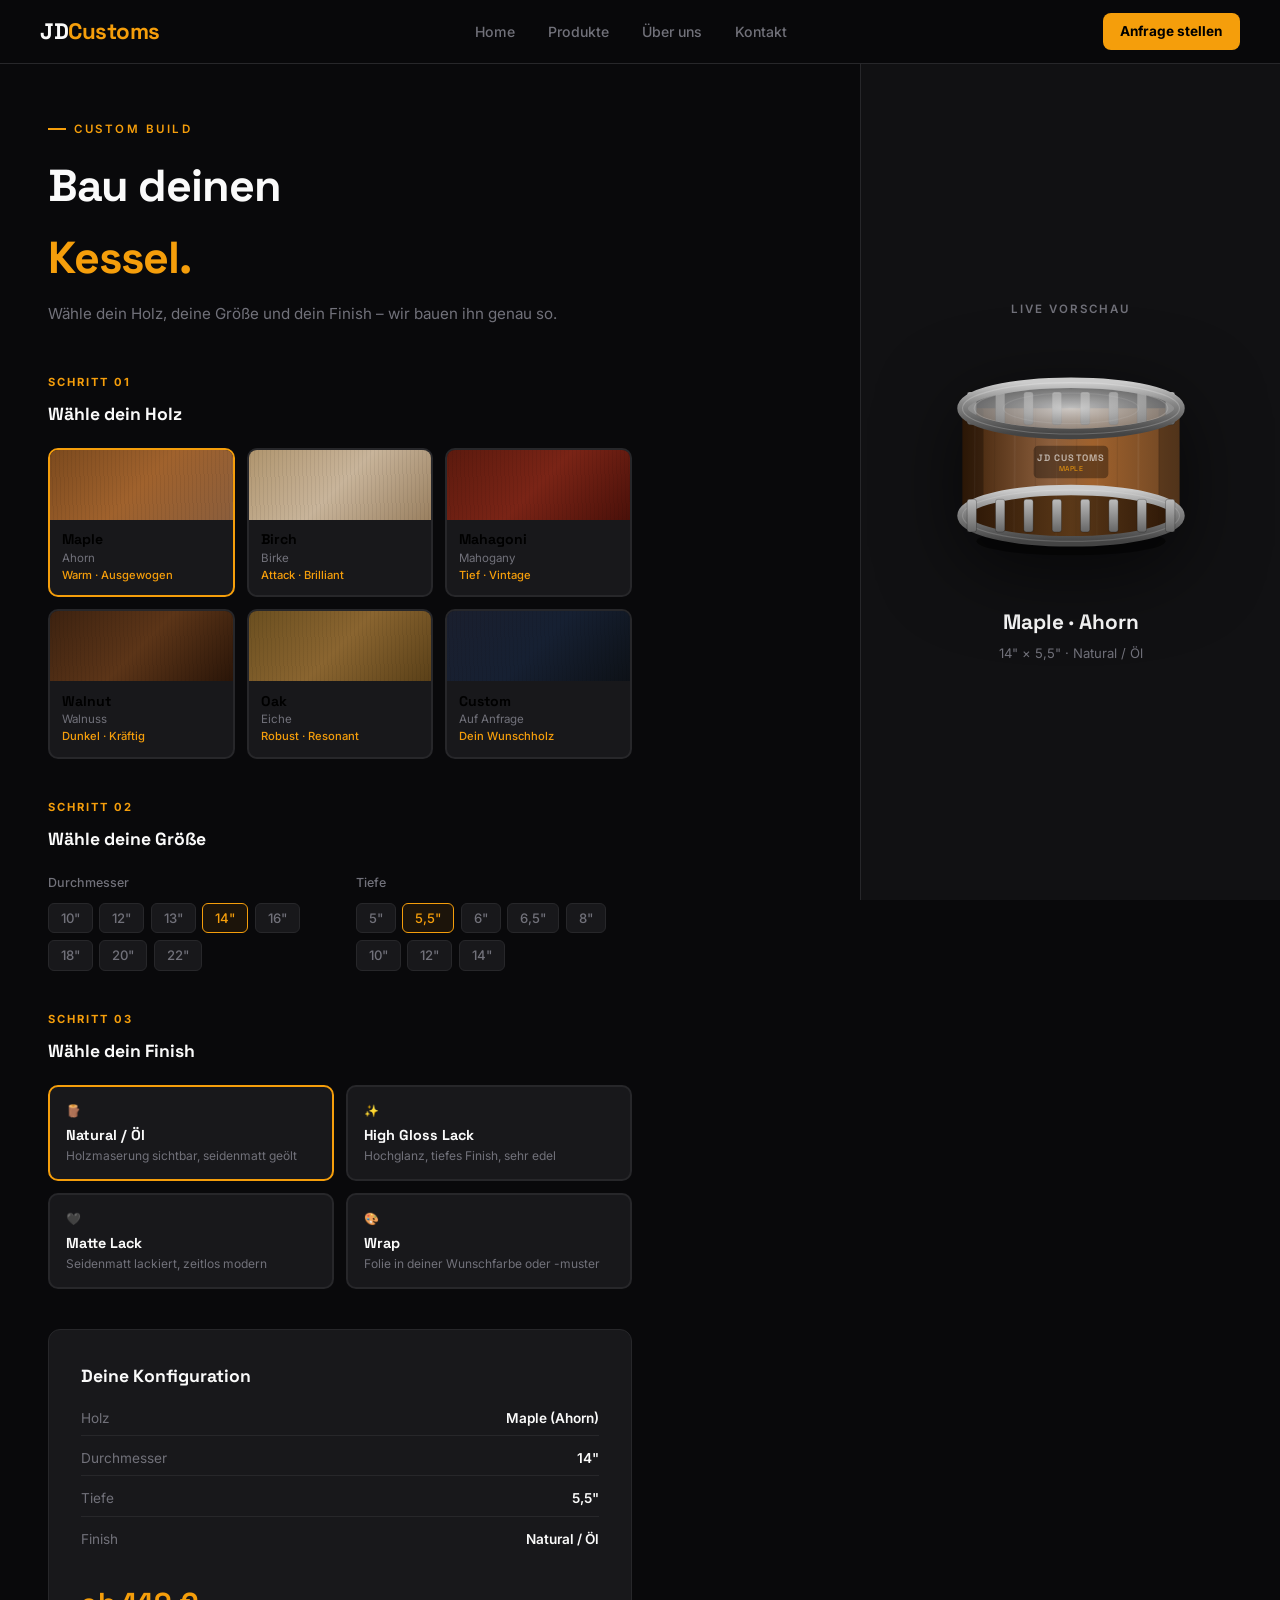
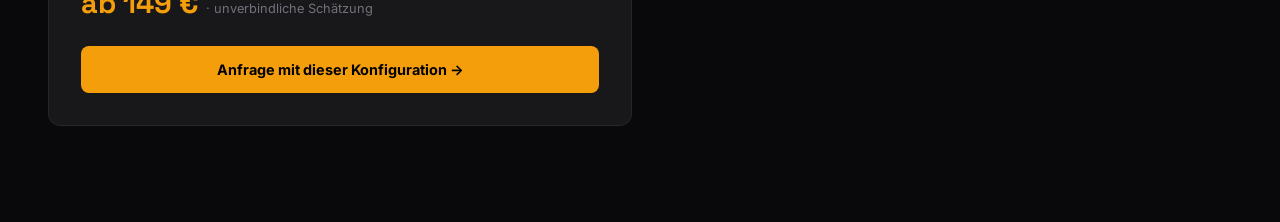
==== commit 600a2051: "Feature: Drum Builder reacts to depth and diameter in live preview" ====
--- a/builder.html
+++ b/builder.html
@@ -488,27 +488,23 @@
     <div class="builder-preview">
       <div class="preview-label">Live Vorschau</div>
 
-      <svg id="drumSvg" viewBox="0 0 240 320" xmlns="http://www.w3.org/2000/svg">
+      <svg id="drumSvg" viewBox="0 0 240 360" xmlns="http://www.w3.org/2000/svg">
         <defs>
-          <!-- Wood grain overlay -->
-          <pattern id="grain" patternUnits="userSpaceOnUse" width="240" height="320">
-            <rect width="240" height="320" fill="transparent"/>
-            <!-- Grain lines -->
-            <line x1="20" y1="0" x2="18" y2="320" stroke="rgba(0,0,0,0.07)" stroke-width="1.5"/>
-            <line x1="38" y1="0" x2="36" y2="320" stroke="rgba(255,255,255,0.05)" stroke-width="1"/>
-            <line x1="55" y1="0" x2="53" y2="320" stroke="rgba(0,0,0,0.06)" stroke-width="1"/>
-            <line x1="72" y1="0" x2="71" y2="320" stroke="rgba(255,255,255,0.04)" stroke-width="1.5"/>
-            <line x1="90" y1="0" x2="88" y2="320" stroke="rgba(0,0,0,0.08)" stroke-width="1"/>
-            <line x1="108" y1="0" x2="107" y2="320" stroke="rgba(255,255,255,0.05)" stroke-width="0.8"/>
-            <line x1="125" y1="0" x2="124" y2="320" stroke="rgba(0,0,0,0.06)" stroke-width="1.2"/>
-            <line x1="143" y1="0" x2="142" y2="320" stroke="rgba(255,255,255,0.04)" stroke-width="1"/>
-            <line x1="160" y1="0" x2="159" y2="320" stroke="rgba(0,0,0,0.07)" stroke-width="1"/>
-            <line x1="178" y1="0" x2="177" y2="320" stroke="rgba(255,255,255,0.05)" stroke-width="1.5"/>
-            <line x1="196" y1="0" x2="195" y2="320" stroke="rgba(0,0,0,0.06)" stroke-width="1"/>
-            <line x1="214" y1="0" x2="213" y2="320" stroke="rgba(255,255,255,0.04)" stroke-width="0.8"/>
+          <pattern id="grain" patternUnits="userSpaceOnUse" width="240" height="360">
+            <line x1="20"  y1="0" x2="18"  y2="360" stroke="rgba(0,0,0,0.07)"        stroke-width="1.5"/>
+            <line x1="38"  y1="0" x2="36"  y2="360" stroke="rgba(255,255,255,0.05)"  stroke-width="1"/>
+            <line x1="55"  y1="0" x2="53"  y2="360" stroke="rgba(0,0,0,0.06)"        stroke-width="1"/>
+            <line x1="72"  y1="0" x2="71"  y2="360" stroke="rgba(255,255,255,0.04)"  stroke-width="1.5"/>
+            <line x1="90"  y1="0" x2="88"  y2="360" stroke="rgba(0,0,0,0.08)"        stroke-width="1"/>
+            <line x1="108" y1="0" x2="107" y2="360" stroke="rgba(255,255,255,0.05)"  stroke-width="0.8"/>
+            <line x1="125" y1="0" x2="124" y2="360" stroke="rgba(0,0,0,0.06)"        stroke-width="1.2"/>
+            <line x1="143" y1="0" x2="142" y2="360" stroke="rgba(255,255,255,0.04)"  stroke-width="1"/>
+            <line x1="160" y1="0" x2="159" y2="360" stroke="rgba(0,0,0,0.07)"        stroke-width="1"/>
+            <line x1="178" y1="0" x2="177" y2="360" stroke="rgba(255,255,255,0.05)"  stroke-width="1.5"/>
+            <line x1="196" y1="0" x2="195" y2="360" stroke="rgba(0,0,0,0.06)"        stroke-width="1"/>
+            <line x1="214" y1="0" x2="213" y2="360" stroke="rgba(255,255,255,0.04)"  stroke-width="0.8"/>
           </pattern>
 
-          <!-- Body gradient (gets updated via JS) -->
           <linearGradient id="bodyGrad" x1="0%" y1="0%" x2="100%" y2="0%">
             <stop offset="0%"   stop-color="#3d2008" id="g1"/>
             <stop offset="40%"  stop-color="#8B5E3C" id="g2"/>
@@ -516,105 +512,74 @@
             <stop offset="100%" stop-color="#6B4423" id="g4"/>
           </linearGradient>
 
-          <!-- Top ellipse gradient -->
           <radialGradient id="topGrad" cx="50%" cy="50%" r="50%">
             <stop offset="0%"   stop-color="#d4d4d4" stop-opacity="0.9"/>
             <stop offset="100%" stop-color="#888888" stop-opacity="0.7"/>
           </radialGradient>
 
-          <!-- Bottom ellipse gradient -->
           <linearGradient id="botGrad" x1="0%" y1="0%" x2="100%" y2="0%">
             <stop offset="0%"   stop-color="#2a1505" id="b1"/>
             <stop offset="50%"  stop-color="#5c3010" id="b2"/>
             <stop offset="100%" stop-color="#2a1505" id="b3"/>
           </linearGradient>
 
-          <!-- Hoop metal gradient -->
           <linearGradient id="hoopGrad" x1="0%" y1="0%" x2="0%" y2="100%">
             <stop offset="0%"   stop-color="#cccccc"/>
             <stop offset="40%"  stop-color="#888888"/>
             <stop offset="100%" stop-color="#444444"/>
           </linearGradient>
 
-          <!-- Lug gradient -->
           <linearGradient id="lugGrad" x1="0%" y1="0%" x2="0%" y2="100%">
             <stop offset="0%"   stop-color="#bbbbbb"/>
             <stop offset="100%" stop-color="#666666"/>
           </linearGradient>
 
-          <!-- Finish overlay for gloss -->
           <linearGradient id="glossOver" x1="0%" y1="0%" x2="100%" y2="100%">
-            <stop offset="0%"  stop-color="white" stop-opacity="0.18"/>
-            <stop offset="40%" stop-color="white" stop-opacity="0.04"/>
+            <stop offset="0%"   stop-color="white" stop-opacity="0.18"/>
+            <stop offset="40%"  stop-color="white" stop-opacity="0.04"/>
             <stop offset="100%" stop-color="white" stop-opacity="0.0"/>
           </linearGradient>
         </defs>
 
         <!-- DROP SHADOW -->
-        <ellipse cx="120" cy="310" rx="90" ry="12" fill="rgba(0,0,0,0.5)"/>
+        <ellipse id="dropShadow" cx="120" cy="330" rx="90" ry="12" fill="rgba(0,0,0,0.5)"/>
 
         <!-- DRUM BODY -->
-        <rect id="drumBody" x="15" y="42" width="210" height="220" rx="2" ry="2" fill="url(#bodyGrad)"/>
-        <!-- Wood grain overlay -->
-        <rect x="15" y="42" width="210" height="220" rx="2" fill="url(#grain)"/>
-        <!-- Gloss overlay (shown/hidden via JS) -->
-        <rect id="glossOverlay" x="15" y="42" width="210" height="220" rx="2" fill="url(#glossOver)" opacity="0"/>
-
-        <!-- SIDE SHADOW (depth effect) -->
-        <rect x="15" y="42" width="18" height="220" rx="2" fill="rgba(0,0,0,0.3)"/>
-        <rect x="207" y="42" width="18" height="220" rx="2" fill="rgba(0,0,0,0.25)"/>
-
-        <!-- BOTTOM ELLIPSE (visible shell bottom) -->
-        <ellipse cx="120" cy="262" rx="105" ry="22" fill="url(#botGrad)"/>
-        <ellipse cx="120" cy="262" rx="105" ry="22" fill="url(#grain)" opacity="0.5"/>
-
-        <!-- BOTTOM HOOP -->
-        <ellipse cx="120" cy="262" rx="105" ry="22" fill="none" stroke="url(#hoopGrad)" stroke-width="9"/>
-        <ellipse cx="120" cy="262" rx="105" ry="22" fill="none" stroke="rgba(255,255,255,0.15)" stroke-width="1"/>
-
-        <!-- TENSION RODS / LUGS (bottom) -->
-        <g fill="url(#lugGrad)" stroke="rgba(0,0,0,0.4)" stroke-width="0.5">
-          <rect x="25"  y="248" width="8" height="28" rx="2"/>
-          <rect x="52"  y="248" width="8" height="28" rx="2"/>
-          <rect x="79"  y="248" width="8" height="28" rx="2"/>
-          <rect x="106" y="248" width="8" height="28" rx="2"/>
-          <rect x="133" y="248" width="8" height="28" rx="2"/>
-          <rect x="160" y="248" width="8" height="28" rx="2"/>
-          <rect x="187" y="248" width="8" height="28" rx="2"/>
-          <rect x="207" y="248" width="8" height="28" rx="2"/>
+        <rect id="drumBody"     x="15" y="50" width="210" height="220" rx="2" fill="url(#bodyGrad)"/>
+        <rect id="grainOverlay" x="15" y="50" width="210" height="220" rx="2" fill="url(#grain)"/>
+        <rect id="glossOverlay" x="15" y="50" width="210" height="220" rx="2" fill="url(#glossOver)" opacity="0"/>
+
+        <!-- SIDE SHADOWS -->
+        <rect id="shadowLeft"  x="15"  y="50" width="18" height="220" rx="2" fill="rgba(0,0,0,0.3)"/>
+        <rect id="shadowRight" x="207" y="50" width="18" height="220" rx="2" fill="rgba(0,0,0,0.25)"/>
+
+        <!-- BOTTOM GROUP (translates with depth) -->
+        <g id="bottomGroup">
+          <ellipse id="bottomFill"   cx="120" cy="270" rx="105" ry="22" fill="url(#botGrad)"/>
+          <ellipse id="bottomGrain"  cx="120" cy="270" rx="105" ry="22" fill="url(#grain)" opacity="0.5"/>
+          <ellipse id="bottomHoop"   cx="120" cy="270" rx="105" ry="22" fill="none" stroke="url(#hoopGrad)" stroke-width="9"/>
+          <ellipse id="bottomHoopHL" cx="120" cy="270" rx="105" ry="22" fill="none" stroke="rgba(255,255,255,0.15)" stroke-width="1"/>
+          <g id="bottomLugs" fill="url(#lugGrad)" stroke="rgba(0,0,0,0.4)" stroke-width="0.5"></g>
         </g>
 
-        <!-- TENSION RODS / LUGS (top) -->
-        <g fill="url(#lugGrad)" stroke="rgba(0,0,0,0.4)" stroke-width="0.5">
-          <rect x="25"  y="28" width="8" height="28" rx="2"/>
-          <rect x="52"  y="28" width="8" height="28" rx="2"/>
-          <rect x="79"  y="28" width="8" height="28" rx="2"/>
-          <rect x="106" y="28" width="8" height="28" rx="2"/>
-          <rect x="133" y="28" width="8" height="28" rx="2"/>
-          <rect x="160" y="28" width="8" height="28" rx="2"/>
-          <rect x="187" y="28" width="8" height="28" rx="2"/>
-          <rect x="207" y="28" width="8" height="28" rx="2"/>
-        </g>
-
-        <!-- TOP ELLIPSE (drum head) -->
-        <ellipse cx="120" cy="42" rx="105" ry="22" fill="url(#topGrad)"/>
-        <!-- Head texture (subtle) -->
-        <ellipse cx="120" cy="42" rx="95" ry="18" fill="none" stroke="rgba(200,200,200,0.3)" stroke-width="1"/>
-        <ellipse cx="120" cy="42" rx="70" ry="13" fill="none" stroke="rgba(200,200,200,0.15)" stroke-width="1"/>
-
-        <!-- TOP HOOP -->
-        <ellipse cx="120" cy="42" rx="105" ry="22" fill="none" stroke="url(#hoopGrad)" stroke-width="9"/>
-        <ellipse cx="120" cy="42" rx="105" ry="22" fill="none" stroke="rgba(255,255,255,0.2)" stroke-width="1"/>
-
-        <!-- BADGE / LOGO area on shell -->
-        <rect x="88" y="138" width="64" height="28" rx="4" fill="rgba(0,0,0,0.35)"/>
-        <text x="120" y="152" text-anchor="middle" dominant-baseline="middle"
-              font-family="Space Grotesk, sans-serif" font-size="8" font-weight="700"
-              fill="rgba(255,255,255,0.6)" letter-spacing="1">JD CUSTOMS</text>
-        <text x="120" y="160" text-anchor="middle" dominant-baseline="middle"
-              id="badgeWood"
-              font-family="Space Grotesk, sans-serif" font-size="6" font-weight="500"
-              fill="rgba(245,158,11,0.8)" letter-spacing="0.5">MAPLE</text>
+        <!-- TOP LUGS -->
+        <g id="topLugs" fill="url(#lugGrad)" stroke="rgba(0,0,0,0.4)" stroke-width="0.5"></g>
+
+        <!-- TOP ELLIPSE -->
+        <ellipse id="topFill"   cx="120" cy="50" rx="105" ry="22" fill="url(#topGrad)"/>
+        <ellipse id="topRing1"  cx="120" cy="50" rx="95"  ry="18" fill="none" stroke="rgba(200,200,200,0.3)" stroke-width="1"/>
+        <ellipse id="topRing2"  cx="120" cy="50" rx="70"  ry="13" fill="none" stroke="rgba(200,200,200,0.15)" stroke-width="1"/>
+        <ellipse id="topHoop"   cx="120" cy="50" rx="105" ry="22" fill="none" stroke="url(#hoopGrad)" stroke-width="9"/>
+        <ellipse id="topHoopHL" cx="120" cy="50" rx="105" ry="22" fill="none" stroke="rgba(255,255,255,0.2)" stroke-width="1"/>
+
+        <!-- BADGE -->
+        <rect  id="badgeRect"  x="88" y="146" width="64" height="28" rx="4" fill="rgba(0,0,0,0.35)"/>
+        <text  id="badgeText1" x="120" y="160" text-anchor="middle" dominant-baseline="middle"
+               font-family="Space Grotesk, sans-serif" font-size="8" font-weight="700"
+               fill="rgba(255,255,255,0.6)" letter-spacing="1">JD CUSTOMS</text>
+        <text  id="badgeWood"  x="120" y="168" text-anchor="middle" dominant-baseline="middle"
+               font-family="Space Grotesk, sans-serif" font-size="6" font-weight="500"
+               fill="rgba(245,158,11,0.8)" letter-spacing="0.5">MAPLE</text>
       </svg>
 
       <div class="preview-info">
@@ -627,29 +592,157 @@
   <script>
     // ── DATA ──
     const woodData = {
-      maple:    { name: 'Maple (Ahorn)',    short: 'MAPLE',    preview: 'Maple · Ahorn',    g1:'#3d2008', g2:'#8B5E3C', g3:'#a0622d', g4:'#6B4423', b1:'#2a1505', b2:'#5a3818', b3:'#2a1505', price: 149 },
-      birch:    { name: 'Birch (Birke)',    short: 'BIRCH',    preview: 'Birch · Birke',     g1:'#9a8060', g2:'#c8b49a', g3:'#d4c0a8', g4:'#b0956e', b1:'#8a7055', b2:'#a08870', b3:'#8a7055', price: 139 },
-      mahagoni: { name: 'Mahagoni',         short: 'MAHAGONI', preview: 'Mahagoni',          g1:'#2d0d05', g2:'#6a1e10', g3:'#7a2416', g4:'#4a1009', b1:'#200a04', b2:'#4a1409', b3:'#200a04', price: 159 },
-      walnut:   { name: 'Walnut (Walnuss)', short: 'WALNUT',   preview: 'Walnut · Walnuss',  g1:'#1a0f05', g2:'#4a2810', g3:'#5c3518', g4:'#3a2008', b1:'#100905', b2:'#351a08', b3:'#100905', price: 179 },
-      oak:      { name: 'Oak (Eiche)',      short: 'OAK',      preview: 'Oak · Eiche',       g1:'#3d2c10', g2:'#7a5a25', g3:'#8a6530', g4:'#604820', b1:'#2d2008', b2:'#5a4018', b3:'#2d2008', price: 169 },
-      custom:   { name: 'Custom',           short: 'CUSTOM',   preview: 'Custom Build',      g1:'#0d1117', g2:'#1e2535', g3:'#162032', g4:'#0a0e18', b1:'#0a0e18', b2:'#16202e', b3:'#0a0e18', price: null },
+      maple:    { name: 'Maple (Ahorn)',    short: 'MAPLE',    preview: 'Maple · Ahorn',   g1:'#3d2008', g2:'#8B5E3C', g3:'#a0622d', g4:'#6B4423', b1:'#2a1505', b2:'#5a3818', b3:'#2a1505', price: 149 },
+      birch:    { name: 'Birch (Birke)',    short: 'BIRCH',    preview: 'Birch · Birke',    g1:'#9a8060', g2:'#c8b49a', g3:'#d4c0a8', g4:'#b0956e', b1:'#8a7055', b2:'#a08870', b3:'#8a7055', price: 139 },
+      mahagoni: { name: 'Mahagoni',         short: 'MAHAGONI', preview: 'Mahagoni',         g1:'#2d0d05', g2:'#6a1e10', g3:'#7a2416', g4:'#4a1009', b1:'#200a04', b2:'#4a1409', b3:'#200a04', price: 159 },
+      walnut:   { name: 'Walnut (Walnuss)', short: 'WALNUT',   preview: 'Walnut · Walnuss', g1:'#1a0f05', g2:'#4a2810', g3:'#5c3518', g4:'#3a2008', b1:'#100905', b2:'#351a08', b3:'#100905', price: 179 },
+      oak:      { name: 'Oak (Eiche)',      short: 'OAK',      preview: 'Oak · Eiche',      g1:'#3d2c10', g2:'#7a5a25', g3:'#8a6530', g4:'#604820', b1:'#2d2008', b2:'#5a4018', b3:'#2d2008', price: 169 },
+      custom:   { name: 'Custom',           short: 'CUSTOM',   preview: 'Custom Build',     g1:'#0d1117', g2:'#1e2535', g3:'#162032', g4:'#0a0e18', b1:'#0a0e18', b2:'#16202e', b3:'#0a0e18', price: null },
     };
 
     const finishData = {
-      natural: { name: 'Natural / Öl',   gloss: 0 },
+      natural: { name: 'Natural / Öl',    gloss: 0   },
       gloss:   { name: 'High Gloss Lack', gloss: 0.7 },
-      matte:   { name: 'Matte Lack',      gloss: 0 },
+      matte:   { name: 'Matte Lack',      gloss: 0   },
       wrap:    { name: 'Wrap',            gloss: 0.2 },
     };
 
-    let state = {
-      wood: 'maple',
-      diameter: '14"',
-      depth: '5,5"',
-      finish: 'natural',
+    // Depth → SVG body height in px (top of drum fixed at y=50)
+    const depthPx = {
+      '5"':   80,
+      '5,5"': 92,
+      '6"':   106,
+      '6,5"': 120,
+      '8"':   152,
+      '10"':  190,
+      '12"':  228,
+      '14"':  265,
     };
 
-    // ── SELECT WOOD ──
+    // Diameter → ellipse rx in px (SVG is 240px wide, center at 120)
+    const diamRx = {
+      '10"': 68,
+      '12"': 78,
+      '13"': 85,
+      '14"': 93,
+      '16"': 102,
+      '18"': 108,
+      '20"': 113,
+      '22"': 117,
+    };
+
+    const TOP_Y    = 50;   // fixed top of drum
+    const RY_ELLI  = 22;   // ellipse y-radius (constant)
+    const LUG_W    = 8;
+    const LUG_H    = 28;
+    const LUG_CNT  = 8;
+
+    let state = { wood: 'maple', diameter: '14"', depth: '5,5"', finish: 'natural' };
+
+    // ── SVG HELPERS ──
+    function svgEl(id) { return document.getElementById(id); }
+    function setAttrs(el, attrs) { Object.entries(attrs).forEach(([k,v]) => el.setAttribute(k, v)); }
+
+    function buildLugs(groupId, y) {
+      const r   = diamRx[state.diameter] || 93;
+      const cx  = 120;
+      const grp = svgEl(groupId);
+      grp.innerHTML = '';
+      const startX = cx - r + 8;
+      const endX   = cx + r - 8;
+      const step   = (endX - startX) / (LUG_CNT - 1);
+      for (let i = 0; i < LUG_CNT; i++) {
+        const rect = document.createElementNS('http://www.w3.org/2000/svg', 'rect');
+        setAttrs(rect, {
+          x: startX + i * step - LUG_W / 2,
+          y: y,
+          width: LUG_W,
+          height: LUG_H,
+          rx: 2,
+        });
+        grp.appendChild(rect);
+      }
+    }
+
+    // ── MAIN UPDATE ──
+    function updateDrum() {
+      const w  = woodData[state.wood];
+      const f  = finishData[state.finish];
+      const h  = depthPx[state.depth]   || 120;
+      const r  = diamRx[state.diameter] || 93;
+      const cx = 120;
+      const bodyY    = TOP_Y;
+      const bottomCY = TOP_Y + h;
+
+      // Gradients – wood colour
+      ['g1','g2','g3','g4'].forEach((id,i) => svgEl(id).setAttribute('stop-color', [w.g1,w.g2,w.g3,w.g4][i]));
+      ['b1','b2','b3'].forEach((id,i)       => svgEl(id).setAttribute('stop-color', [w.b1,w.b2,w.b3][i]));
+
+      // Gloss finish overlay
+      svgEl('glossOverlay').setAttribute('opacity', f.gloss);
+
+      // Body rects – height + width
+      ['drumBody','grainOverlay','glossOverlay'].forEach(id => {
+        setAttrs(svgEl(id), { x: cx - r, y: bodyY, width: r * 2, height: h });
+      });
+
+      // Side shadows
+      setAttrs(svgEl('shadowLeft'),  { x: cx - r,      y: bodyY, width: 18, height: h });
+      setAttrs(svgEl('shadowRight'), { x: cx + r - 18, y: bodyY, width: 18, height: h });
+
+      // Bottom group – translate so its elements land at bottomCY
+      const delta = bottomCY - 270;   // 270 was the original cy in the SVG
+      svgEl('bottomGroup').setAttribute('transform', `translate(0, ${delta})`);
+
+      // Bottom ellipses (inside group, keep original cy=270, group moves them)
+      ['bottomFill','bottomGrain','bottomHoop','bottomHoopHL'].forEach(id => {
+        svgEl(id).setAttribute('rx', r);
+      });
+
+      // Bottom lugs (y relative to group → absolute = 270 - LUG_H/2 + delta unwound by group)
+      buildLugs('bottomLugs', 270 - LUG_H / 2);
+
+      // Drop shadow
+      setAttrs(svgEl('dropShadow'), { cy: bottomCY + 22, rx: r - 12 });
+
+      // Top ellipses
+      ['topFill','topHoop','topHoopHL'].forEach(id => svgEl(id).setAttribute('rx', r));
+      svgEl('topRing1').setAttribute('rx', r - 10);
+      svgEl('topRing2').setAttribute('rx', r - 35);
+
+      // Top lugs
+      buildLugs('topLugs', TOP_Y - LUG_H / 2);
+
+      // Badge – vertically centred on body
+      const midY = bodyY + h / 2;
+      setAttrs(svgEl('badgeRect'),  { y: midY - 14, x: cx - 32 });
+      svgEl('badgeText1').setAttribute('y', midY - 3);
+      svgEl('badgeWood').setAttribute('y',  midY + 6);
+      svgEl('badgeWood').textContent = w.short;
+
+      // Preview labels
+      svgEl('previewWoodName').textContent = w.preview;
+      svgEl('previewSize').textContent = `${state.diameter} × ${state.depth} · ${f.name}`;
+
+      // Adjust SVG viewBox height so tall drums don't clip
+      const totalH = bottomCY + 50;
+      document.getElementById('drumSvg').setAttribute('viewBox', `0 0 240 ${totalH}`);
+    }
+
+    function updateSummary() {
+      const w = woodData[state.wood];
+      const f = finishData[state.finish];
+      svgEl('sumWood').textContent     = w.name;
+      svgEl('sumDiameter').textContent = state.diameter;
+      svgEl('sumDepth').textContent    = state.depth;
+      svgEl('sumFinish').textContent   = f.name;
+      const priceEl = svgEl('configPrice');
+      priceEl.innerHTML = w.price
+        ? `ab ${w.price} € <small>· unverbindliche Schätzung</small>`
+        : `Auf Anfrage <small>· wir erstellen ein Angebot</small>`;
+    }
+
+    // ── EVENT HANDLERS ──
     function selectWood(btn, wood) {
       document.querySelectorAll('.wood-btn').forEach(b => b.classList.remove('selected'));
       btn.classList.add('selected');
@@ -658,18 +751,16 @@
       updateSummary();
     }
 
-    // ── SELECT SIZE ──
     function selectSize(btn, type) {
       const group = type === 'diameter' ? '#diameterOptions' : '#depthOptions';
       document.querySelectorAll(group + ' .size-btn').forEach(b => b.classList.remove('selected'));
       btn.classList.add('selected');
       if (type === 'diameter') state.diameter = btn.dataset.val;
-      else state.depth = btn.dataset.val;
+      else                     state.depth    = btn.dataset.val;
+      updateDrum();
       updateSummary();
-      updatePreviewLabel();
-    }
-
-    // ── SELECT FINISH ──
+    }
+
     function selectFinish(btn, finish) {
       document.querySelectorAll('.finish-btn').forEach(b => b.classList.remove('selected'));
       btn.classList.add('selected');
@@ -678,61 +769,6 @@
       updateSummary();
     }
 
-    // ── UPDATE DRUM SVG ──
-    function updateDrum() {
-      const w = woodData[state.wood];
-      const f = finishData[state.finish];
-
-      // Update gradient stops
-      document.getElementById('g1').setAttribute('stop-color', w.g1);
-      document.getElementById('g2').setAttribute('stop-color', w.g2);
-      document.getElementById('g3').setAttribute('stop-color', w.g3);
-      document.getElementById('g4').setAttribute('stop-color', w.g4);
-      document.getElementById('b1').setAttribute('stop-color', w.b1);
-      document.getElementById('b2').setAttribute('stop-color', w.b2);
-      document.getElementById('b3').setAttribute('stop-color', w.b3);
-
-      // Gloss overlay
-      document.getElementById('glossOverlay').setAttribute('opacity', f.gloss);
-
-      // Badge & preview name
-      document.getElementById('badgeWood').textContent = w.short;
-      document.getElementById('previewWoodName').textContent = w.preview;
-    }
-
-    // ── UPDATE PREVIEW LABEL ──
-    function updatePreviewLabel() {
-      const f = finishData[state.finish] || finishData['natural'];
-      document.getElementById('previewSize').textContent =
-        `${state.diameter} × ${state.depth} · ${f.name}`;
-    }
-
-    // ── UPDATE SUMMARY ──
-    function updateSummary() {
-      const w = woodData[state.wood];
-      const f = finishData[state.finish];
-
-      document.getElementById('sumWood').textContent     = w.name;
-      document.getElementById('sumDiameter').textContent = state.diameter;
-      document.getElementById('sumDepth').textContent    = state.depth;
-      document.getElementById('sumFinish').textContent   = f.name;
-
-      const priceEl = document.getElementById('configPrice');
-      if (w.price) {
-        priceEl.innerHTML = `ab ${w.price} € <small>· unverbindliche Schätzung</small>`;
-      } else {
-        priceEl.innerHTML = `Auf Anfrage <small>· wir erstellen ein Angebot</small>`;
-      }
-
-      // Pre-fill contact link
-      const msg = encodeURIComponent(
-        `Meine Konfiguration:\nHolz: ${w.name}\nDurchmesser: ${state.diameter}\nTiefe: ${state.depth}\nFinish: ${f.name}`
-      );
-      document.getElementById('ctaLink').href = `index.html#kontakt`;
-
-      updatePreviewLabel();
-    }
-
     // Init
     updateDrum();
     updateSummary();
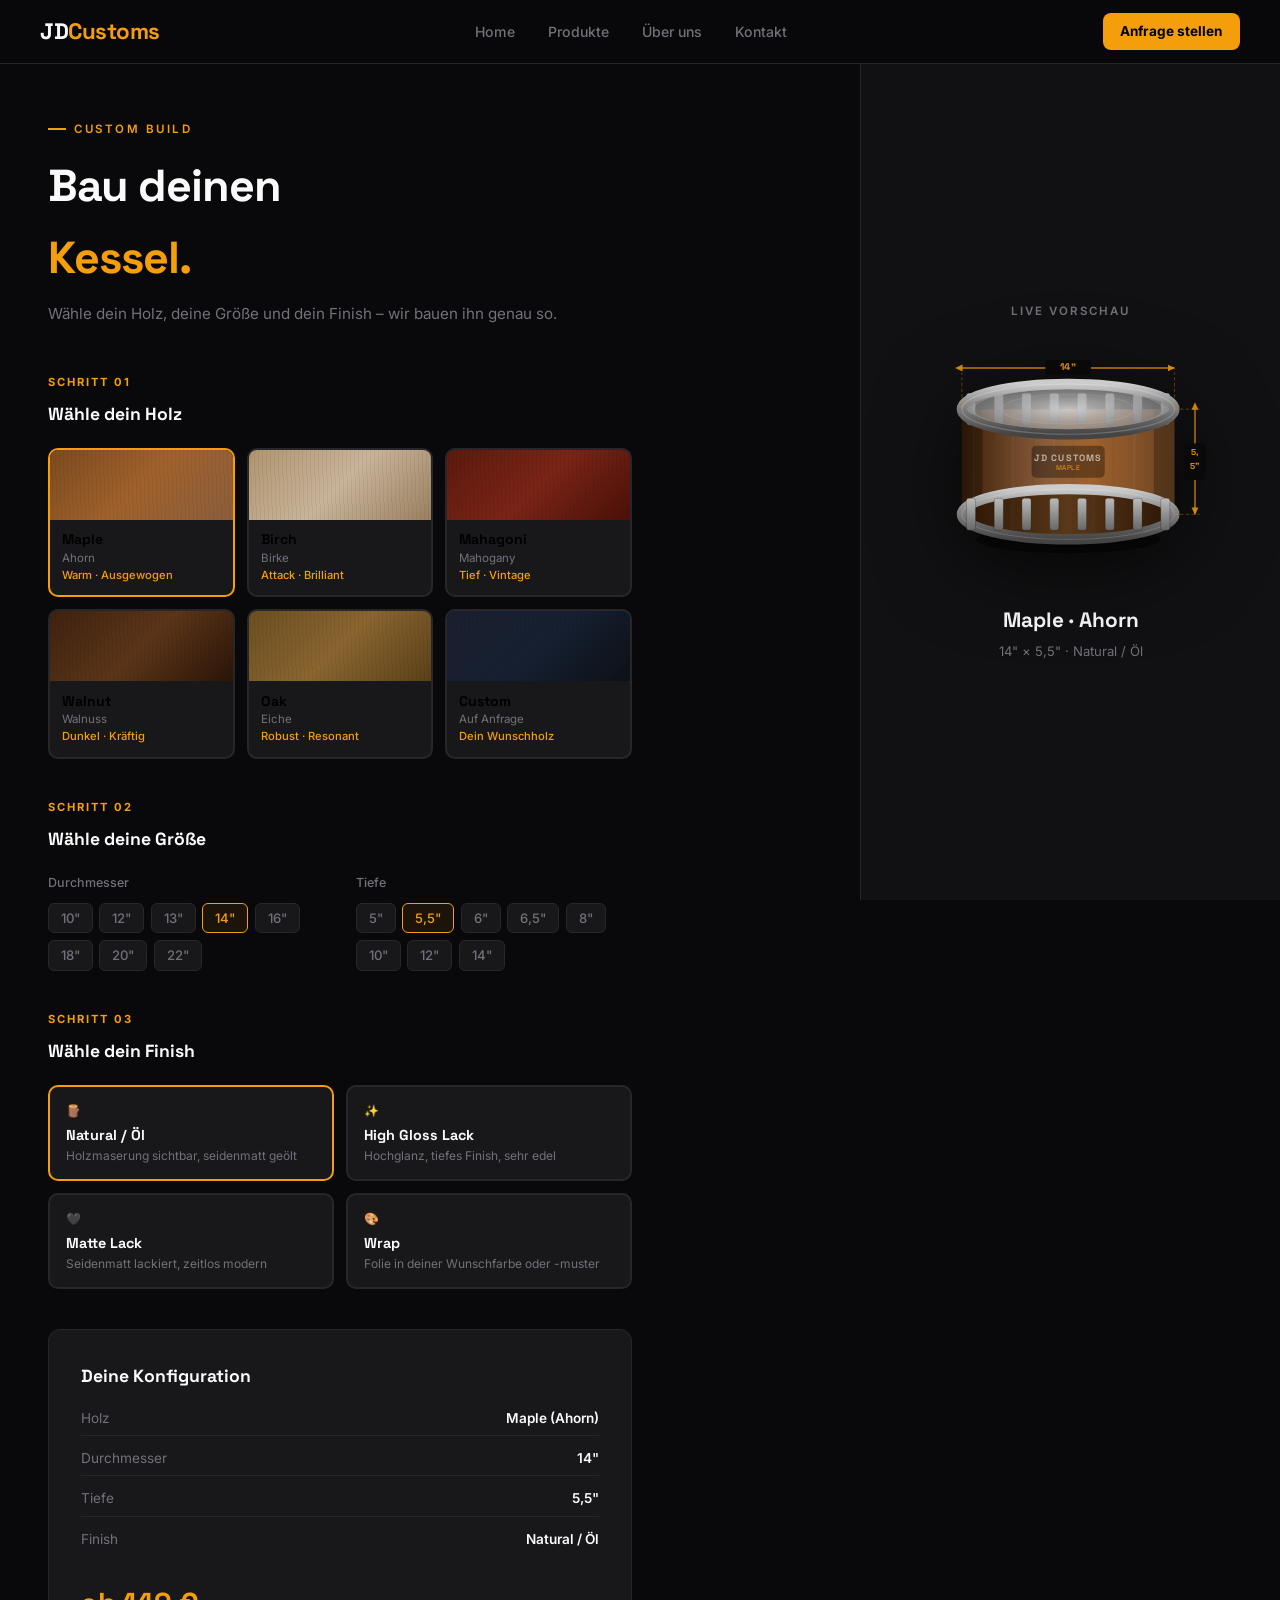
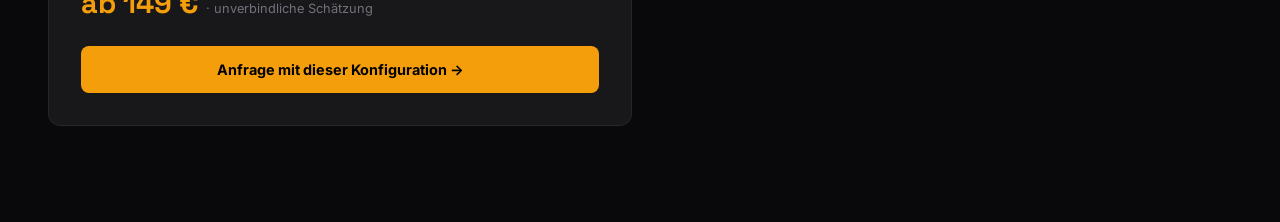
==== commit 37dccbb5: "Feature: Live dimension annotations (width + depth) on drum preview" ====
--- a/builder.html
+++ b/builder.html
@@ -539,6 +539,14 @@
             <stop offset="40%"  stop-color="white" stop-opacity="0.04"/>
             <stop offset="100%" stop-color="white" stop-opacity="0.0"/>
           </linearGradient>
+
+          <!-- Arrowhead markers for dimension lines -->
+          <marker id="arrowEnd" markerWidth="6" markerHeight="6" refX="5" refY="3" orient="auto">
+            <path d="M0,0.5 L0,5.5 L5.5,3 z" fill="rgba(245,158,11,0.9)"/>
+          </marker>
+          <marker id="arrowStart" markerWidth="6" markerHeight="6" refX="0.5" refY="3" orient="auto-start-reverse">
+            <path d="M0,0.5 L0,5.5 L5.5,3 z" fill="rgba(245,158,11,0.9)"/>
+          </marker>
         </defs>
 
         <!-- DROP SHADOW -->
@@ -571,6 +579,38 @@
         <ellipse id="topRing2"  cx="120" cy="50" rx="70"  ry="13" fill="none" stroke="rgba(200,200,200,0.15)" stroke-width="1"/>
         <ellipse id="topHoop"   cx="120" cy="50" rx="105" ry="22" fill="none" stroke="url(#hoopGrad)" stroke-width="9"/>
         <ellipse id="topHoopHL" cx="120" cy="50" rx="105" ry="22" fill="none" stroke="rgba(255,255,255,0.2)" stroke-width="1"/>
+
+        <!-- ── DIMENSION: WIDTH (horizontal, above drum) ── -->
+        <g id="dimWidth" opacity="0.9">
+          <!-- extension lines -->
+          <line id="dimW_extL" x1="27"  y1="50" x2="27"  y2="18" stroke="rgba(245,158,11,0.4)" stroke-width="0.8" stroke-dasharray="3,2"/>
+          <line id="dimW_extR" x1="213" y1="50" x2="213" y2="18" stroke="rgba(245,158,11,0.4)" stroke-width="0.8" stroke-dasharray="3,2"/>
+          <!-- dimension arrow line -->
+          <line id="dimW_line" x1="27" y1="14" x2="213" y2="14"
+                stroke="rgba(245,158,11,0.85)" stroke-width="1.2"
+                marker-start="url(#arrowStart)" marker-end="url(#arrowEnd)"/>
+          <!-- label -->
+          <rect id="dimW_bg" x="100" y="7" width="40" height="13" rx="3" fill="#09090b"/>
+          <text id="dimW_text" x="120" y="14" text-anchor="middle" dominant-baseline="middle"
+                font-family="Space Grotesk, sans-serif" font-size="8.5" font-weight="700"
+                fill="rgba(245,158,11,1)" letter-spacing="0.3">14"</text>
+        </g>
+
+        <!-- ── DIMENSION: DEPTH (vertical, right of drum) ── -->
+        <g id="dimDepth" opacity="0.9">
+          <!-- extension lines -->
+          <line id="dimD_extT" x1="213" y1="50"  x2="232" y2="50"  stroke="rgba(245,158,11,0.4)" stroke-width="0.8" stroke-dasharray="3,2"/>
+          <line id="dimD_extB" x1="213" y1="270" x2="232" y2="270" stroke="rgba(245,158,11,0.4)" stroke-width="0.8" stroke-dasharray="3,2"/>
+          <!-- dimension arrow line -->
+          <line id="dimD_line" x1="228" y1="50" x2="228" y2="270"
+                stroke="rgba(245,158,11,0.85)" stroke-width="1.2"
+                marker-start="url(#arrowStart)" marker-end="url(#arrowEnd)"/>
+          <!-- label bg + text -->
+          <rect id="dimD_bg"   x="219" y="150" width="18" height="30" rx="3" fill="#09090b"/>
+          <text id="dimD_text" x="228" y="160" text-anchor="middle" dominant-baseline="auto"
+                font-family="Space Grotesk, sans-serif" font-size="7.5" font-weight="700"
+                fill="rgba(245,158,11,1)" letter-spacing="0.2">5,5"</text>
+        </g>
 
         <!-- BADGE -->
         <rect  id="badgeRect"  x="88" y="146" width="64" height="28" rx="4" fill="rgba(0,0,0,0.35)"/>
@@ -724,9 +764,58 @@
       svgEl('previewWoodName').textContent = w.preview;
       svgEl('previewSize').textContent = `${state.diameter} × ${state.depth} · ${f.name}`;
 
-      // Adjust SVG viewBox height so tall drums don't clip
+      // ── DIMENSION ANNOTATIONS ──
+      const leftX  = cx - r;
+      const rightX = cx + r;
+      const dimLineY  = 14;           // y of horizontal dimension line
+      const dimLineX  = rightX + 18;  // x of vertical dimension line
+
+      // Width annotation
+      setAttrs(svgEl('dimW_extL'), { x1: leftX,  y1: TOP_Y, x2: leftX,  y2: dimLineY + 4 });
+      setAttrs(svgEl('dimW_extR'), { x1: rightX, y1: TOP_Y, x2: rightX, y2: dimLineY + 4 });
+      setAttrs(svgEl('dimW_line'), { x1: leftX,  y1: dimLineY, x2: rightX, y2: dimLineY });
+      setAttrs(svgEl('dimW_bg'),   { x: cx - 20, y: dimLineY - 7, width: 40 });
+      setAttrs(svgEl('dimW_text'), { x: cx, y: dimLineY });
+      svgEl('dimW_text').textContent = state.diameter;
+
+      // Depth annotation
+      setAttrs(svgEl('dimD_extT'), { x1: rightX, y1: TOP_Y,    x2: dimLineX + 4, y2: TOP_Y    });
+      setAttrs(svgEl('dimD_extB'), { x1: rightX, y1: bottomCY, x2: dimLineX + 4, y2: bottomCY });
+      setAttrs(svgEl('dimD_line'), { x1: dimLineX, y1: TOP_Y,  x2: dimLineX,     y2: bottomCY });
+      const midDepthY = TOP_Y + h / 2;
+      const depthLabel = state.depth;
+      const depthLabelH = depthLabel.length > 3 ? 32 : 26;
+      setAttrs(svgEl('dimD_bg'),   { x: dimLineX - 9, y: midDepthY - depthLabelH / 2, width: 18, height: depthLabelH });
+      setAttrs(svgEl('dimD_text'), { x: dimLineX, y: midDepthY - (depthLabel.length > 3 ? 6 : 4) });
+      // Split depth label across two lines if it has a comma (e.g. "5,5"")
+      const parts = state.depth.replace('"','').split(',');
+      if (parts.length === 2) {
+        svgEl('dimD_text').textContent = parts[0] + ',';
+        let line2 = svgEl('dimD_text2');
+        if (!line2) {
+          line2 = document.createElementNS('http://www.w3.org/2000/svg','text');
+          line2.setAttribute('id','dimD_text2');
+          line2.setAttribute('text-anchor','middle');
+          line2.setAttribute('font-family','Space Grotesk, sans-serif');
+          line2.setAttribute('font-size','7.5');
+          line2.setAttribute('font-weight','700');
+          line2.setAttribute('fill','rgba(245,158,11,1)');
+          line2.setAttribute('letter-spacing','0.2');
+          svgEl('dimDepth').appendChild(line2);
+        }
+        setAttrs(line2, { x: dimLineX, y: midDepthY + 6 });
+        line2.textContent = parts[1] + '"';
+        line2.style.display = '';
+      } else {
+        svgEl('dimD_text').textContent = state.depth;
+        const line2 = svgEl('dimD_text2');
+        if (line2) line2.style.display = 'none';
+      }
+
+      // Widen viewBox to show right-side depth annotation
       const totalH = bottomCY + 50;
-      document.getElementById('drumSvg').setAttribute('viewBox', `0 0 240 ${totalH}`);
+      const totalW = dimLineX + 14;
+      document.getElementById('drumSvg').setAttribute('viewBox', `0 0 ${totalW} ${totalH}`);
     }
 
     function updateSummary() {
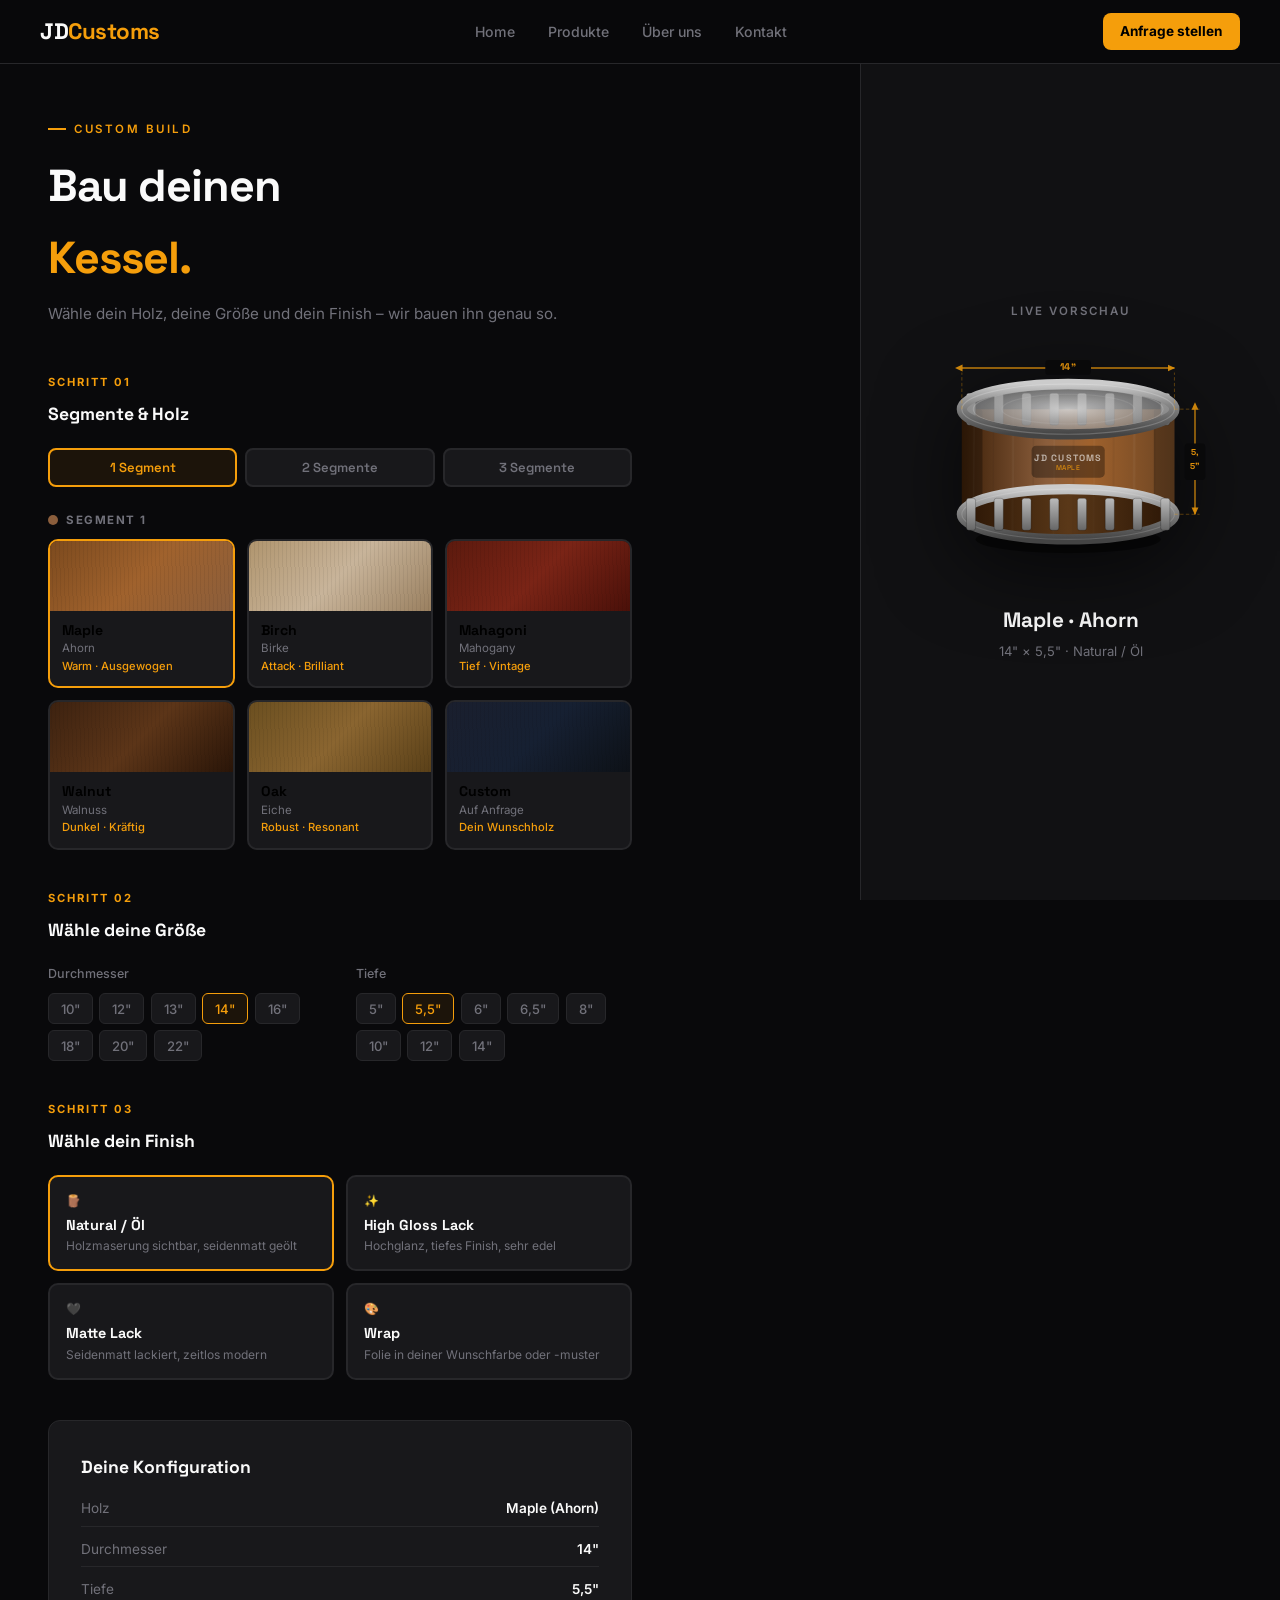
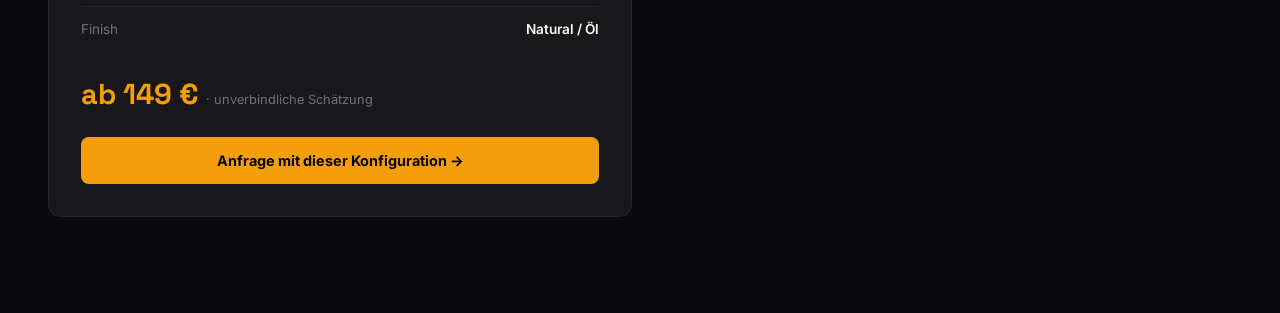
==== commit 5c54e380: "Feature: Multi-segment drum builder (1-3 segments, each with own wood)" ====
--- a/builder.html
+++ b/builder.html
@@ -53,6 +53,47 @@
       font-size: 1.1rem;
       font-weight: 700;
       margin-bottom: 1.25rem;
+    }
+
+    /* ── SEGMENT TOGGLE ── */
+    .seg-toggle {
+      display: flex;
+      gap: 0.5rem;
+      margin-bottom: 1.5rem;
+    }
+    .seg-btn {
+      flex: 1;
+      background: var(--card);
+      border: 2px solid var(--border);
+      color: var(--muted);
+      padding: 0.55rem 0.5rem;
+      border-radius: 8px;
+      font-size: 0.82rem;
+      font-weight: 600;
+      cursor: pointer;
+      transition: all 0.15s;
+      font-family: var(--font-h);
+    }
+    .seg-btn:hover { border-color: var(--subtle); color: var(--white); }
+    .seg-btn.selected { border-color: var(--gold); color: var(--gold); background: rgba(245,158,11,0.08); }
+
+    .seg-section { margin-bottom: 1.25rem; }
+    .seg-section.hidden { display: none; }
+    .seg-section-label {
+      font-size: 0.72rem;
+      font-weight: 700;
+      letter-spacing: 1.5px;
+      text-transform: uppercase;
+      color: var(--muted);
+      margin-bottom: 0.6rem;
+      display: flex;
+      align-items: center;
+      gap: 0.5rem;
+    }
+    .seg-color-dot {
+      width: 10px; height: 10px;
+      border-radius: 50%;
+      flex-shrink: 0;
     }
 
     /* ── WOOD SELECTOR ── */
@@ -326,67 +367,66 @@
         <p>Wähle dein Holz, deine Größe und dein Finish – wir bauen ihn genau so.</p>
       </div>
 
-      <!-- STEP 1: HOLZ -->
+      <!-- STEP 1: SEGMENTE & HOLZ -->
       <div class="builder-step">
         <span class="step-label">Schritt 01</span>
-        <div class="step-title">Wähle dein Holz</div>
-        <div class="wood-grid">
-
-          <button class="wood-btn selected" onclick="selectWood(this, 'maple')" data-wood="maple">
-            <div class="wood-swatch swatch-maple"></div>
-            <div class="wood-info">
-              <strong>Maple</strong>
-              <span>Ahorn</span>
-              <span class="wood-char">Warm · Ausgewogen</span>
-            </div>
-          </button>
-
-          <button class="wood-btn" onclick="selectWood(this, 'birch')" data-wood="birch">
-            <div class="wood-swatch swatch-birch"></div>
-            <div class="wood-info">
-              <strong>Birch</strong>
-              <span>Birke</span>
-              <span class="wood-char">Attack · Brilliant</span>
-            </div>
-          </button>
-
-          <button class="wood-btn" onclick="selectWood(this, 'mahagoni')" data-wood="mahagoni">
-            <div class="wood-swatch swatch-mahagoni"></div>
-            <div class="wood-info">
-              <strong>Mahagoni</strong>
-              <span>Mahogany</span>
-              <span class="wood-char">Tief · Vintage</span>
-            </div>
-          </button>
-
-          <button class="wood-btn" onclick="selectWood(this, 'walnut')" data-wood="walnut">
-            <div class="wood-swatch swatch-walnut"></div>
-            <div class="wood-info">
-              <strong>Walnut</strong>
-              <span>Walnuss</span>
-              <span class="wood-char">Dunkel · Kräftig</span>
-            </div>
-          </button>
-
-          <button class="wood-btn" onclick="selectWood(this, 'oak')" data-wood="oak">
-            <div class="wood-swatch swatch-oak"></div>
-            <div class="wood-info">
-              <strong>Oak</strong>
-              <span>Eiche</span>
-              <span class="wood-char">Robust · Resonant</span>
-            </div>
-          </button>
-
-          <button class="wood-btn" onclick="selectWood(this, 'custom')" data-wood="custom">
-            <div class="wood-swatch swatch-custom"></div>
-            <div class="wood-info">
-              <strong>Custom</strong>
-              <span>Auf Anfrage</span>
-              <span class="wood-char">Dein Wunschholz</span>
-            </div>
-          </button>
-
+        <div class="step-title">Segmente & Holz</div>
+
+        <!-- Segment count -->
+        <div class="seg-toggle">
+          <button class="seg-btn selected" onclick="selectSegments(this, 1)">1 Segment</button>
+          <button class="seg-btn"          onclick="selectSegments(this, 2)">2 Segmente</button>
+          <button class="seg-btn"          onclick="selectSegments(this, 3)">3 Segmente</button>
         </div>
+
+        <!-- Segment 1 -->
+        <div class="seg-section" id="seg1Section">
+          <div class="seg-section-label">
+            <span class="seg-color-dot" id="dot1" style="background:#8B5E3C"></span>
+            Segment 1
+          </div>
+          <div class="wood-grid" id="woodGrid1">
+            <button class="wood-btn selected" onclick="selectWood(this,1,'maple')"    data-wood="maple">   <div class="wood-swatch swatch-maple"></div>   <div class="wood-info"><strong>Maple</strong>   <span>Ahorn</span>     <span class="wood-char">Warm · Ausgewogen</span></div></button>
+            <button class="wood-btn"          onclick="selectWood(this,1,'birch')"    data-wood="birch">   <div class="wood-swatch swatch-birch"></div>   <div class="wood-info"><strong>Birch</strong>   <span>Birke</span>     <span class="wood-char">Attack · Brilliant</span></div></button>
+            <button class="wood-btn"          onclick="selectWood(this,1,'mahagoni')" data-wood="mahagoni"><div class="wood-swatch swatch-mahagoni"></div><div class="wood-info"><strong>Mahagoni</strong><span>Mahogany</span>  <span class="wood-char">Tief · Vintage</span></div></button>
+            <button class="wood-btn"          onclick="selectWood(this,1,'walnut')"   data-wood="walnut">  <div class="wood-swatch swatch-walnut"></div>  <div class="wood-info"><strong>Walnut</strong>  <span>Walnuss</span>   <span class="wood-char">Dunkel · Kräftig</span></div></button>
+            <button class="wood-btn"          onclick="selectWood(this,1,'oak')"      data-wood="oak">     <div class="wood-swatch swatch-oak"></div>     <div class="wood-info"><strong>Oak</strong>     <span>Eiche</span>     <span class="wood-char">Robust · Resonant</span></div></button>
+            <button class="wood-btn"          onclick="selectWood(this,1,'custom')"   data-wood="custom">  <div class="wood-swatch swatch-custom"></div>  <div class="wood-info"><strong>Custom</strong>  <span>Auf Anfrage</span><span class="wood-char">Dein Wunschholz</span></div></button>
+          </div>
+        </div>
+
+        <!-- Segment 2 -->
+        <div class="seg-section hidden" id="seg2Section">
+          <div class="seg-section-label">
+            <span class="seg-color-dot" id="dot2" style="background:#5c1a0e"></span>
+            Segment 2
+          </div>
+          <div class="wood-grid" id="woodGrid2">
+            <button class="wood-btn"          onclick="selectWood(this,2,'maple')"    data-wood="maple">   <div class="wood-swatch swatch-maple"></div>   <div class="wood-info"><strong>Maple</strong>   <span>Ahorn</span>     <span class="wood-char">Warm · Ausgewogen</span></div></button>
+            <button class="wood-btn"          onclick="selectWood(this,2,'birch')"    data-wood="birch">   <div class="wood-swatch swatch-birch"></div>   <div class="wood-info"><strong>Birch</strong>   <span>Birke</span>     <span class="wood-char">Attack · Brilliant</span></div></button>
+            <button class="wood-btn selected" onclick="selectWood(this,2,'mahagoni')" data-wood="mahagoni"><div class="wood-swatch swatch-mahagoni"></div><div class="wood-info"><strong>Mahagoni</strong><span>Mahogany</span>  <span class="wood-char">Tief · Vintage</span></div></button>
+            <button class="wood-btn"          onclick="selectWood(this,2,'walnut')"   data-wood="walnut">  <div class="wood-swatch swatch-walnut"></div>  <div class="wood-info"><strong>Walnut</strong>  <span>Walnuss</span>   <span class="wood-char">Dunkel · Kräftig</span></div></button>
+            <button class="wood-btn"          onclick="selectWood(this,2,'oak')"      data-wood="oak">     <div class="wood-swatch swatch-oak"></div>     <div class="wood-info"><strong>Oak</strong>     <span>Eiche</span>     <span class="wood-char">Robust · Resonant</span></div></button>
+            <button class="wood-btn"          onclick="selectWood(this,2,'custom')"   data-wood="custom">  <div class="wood-swatch swatch-custom"></div>  <div class="wood-info"><strong>Custom</strong>  <span>Auf Anfrage</span><span class="wood-char">Dein Wunschholz</span></div></button>
+          </div>
+        </div>
+
+        <!-- Segment 3 -->
+        <div class="seg-section hidden" id="seg3Section">
+          <div class="seg-section-label">
+            <span class="seg-color-dot" id="dot3" style="background:#3d2210"></span>
+            Segment 3
+          </div>
+          <div class="wood-grid" id="woodGrid3">
+            <button class="wood-btn"          onclick="selectWood(this,3,'maple')"    data-wood="maple">   <div class="wood-swatch swatch-maple"></div>   <div class="wood-info"><strong>Maple</strong>   <span>Ahorn</span>     <span class="wood-char">Warm · Ausgewogen</span></div></button>
+            <button class="wood-btn"          onclick="selectWood(this,3,'birch')"    data-wood="birch">   <div class="wood-swatch swatch-birch"></div>   <div class="wood-info"><strong>Birch</strong>   <span>Birke</span>     <span class="wood-char">Attack · Brilliant</span></div></button>
+            <button class="wood-btn"          onclick="selectWood(this,3,'mahagoni')" data-wood="mahagoni"><div class="wood-swatch swatch-mahagoni"></div><div class="wood-info"><strong>Mahagoni</strong><span>Mahogany</span>  <span class="wood-char">Tief · Vintage</span></div></button>
+            <button class="wood-btn selected" onclick="selectWood(this,3,'walnut')"   data-wood="walnut">  <div class="wood-swatch swatch-walnut"></div>  <div class="wood-info"><strong>Walnut</strong>  <span>Walnuss</span>   <span class="wood-char">Dunkel · Kräftig</span></div></button>
+            <button class="wood-btn"          onclick="selectWood(this,3,'oak')"      data-wood="oak">     <div class="wood-swatch swatch-oak"></div>     <div class="wood-info"><strong>Oak</strong>     <span>Eiche</span>     <span class="wood-char">Robust · Resonant</span></div></button>
+            <button class="wood-btn"          onclick="selectWood(this,3,'custom')"   data-wood="custom">  <div class="wood-swatch swatch-custom"></div>  <div class="wood-info"><strong>Custom</strong>  <span>Auf Anfrage</span><span class="wood-char">Dein Wunschholz</span></div></button>
+          </div>
+        </div>
+
       </div>
 
       <!-- STEP 2: GRÖSSE -->
@@ -511,6 +551,18 @@
             <stop offset="60%"  stop-color="#a0622d" id="g3"/>
             <stop offset="100%" stop-color="#6B4423" id="g4"/>
           </linearGradient>
+          <linearGradient id="bodyGrad2" x1="0%" y1="0%" x2="100%" y2="0%">
+            <stop offset="0%"   stop-color="#2d0d05" id="g1b"/>
+            <stop offset="40%"  stop-color="#6a1e10" id="g2b"/>
+            <stop offset="60%"  stop-color="#7a2416" id="g3b"/>
+            <stop offset="100%" stop-color="#4a1009" id="g4b"/>
+          </linearGradient>
+          <linearGradient id="bodyGrad3" x1="0%" y1="0%" x2="100%" y2="0%">
+            <stop offset="0%"   stop-color="#1a0f05" id="g1c"/>
+            <stop offset="40%"  stop-color="#4a2810" id="g2c"/>
+            <stop offset="60%"  stop-color="#5c3518" id="g3c"/>
+            <stop offset="100%" stop-color="#3a2008" id="g4c"/>
+          </linearGradient>
 
           <radialGradient id="topGrad" cx="50%" cy="50%" r="50%">
             <stop offset="0%"   stop-color="#d4d4d4" stop-opacity="0.9"/>
@@ -552,12 +604,30 @@
         <!-- DROP SHADOW -->
         <ellipse id="dropShadow" cx="120" cy="330" rx="90" ry="12" fill="rgba(0,0,0,0.5)"/>
 
-        <!-- DRUM BODY -->
-        <rect id="drumBody"     x="15" y="50" width="210" height="220" rx="2" fill="url(#bodyGrad)"/>
-        <rect id="grainOverlay" x="15" y="50" width="210" height="220" rx="2" fill="url(#grain)"/>
-        <rect id="glossOverlay" x="15" y="50" width="210" height="220" rx="2" fill="url(#glossOver)" opacity="0"/>
-
-        <!-- SIDE SHADOWS -->
+        <!-- DRUM BODY (segment 1) -->
+        <rect id="drumBody"      x="15" y="50" width="210" height="220" rx="2" fill="url(#bodyGrad)"/>
+        <!-- DRUM BODY segment 2 (hidden by default) -->
+        <rect id="drumBody2"     x="15" y="50" width="210" height="0"   rx="0" fill="url(#bodyGrad2)" display="none"/>
+        <!-- DRUM BODY segment 3 (hidden by default) -->
+        <rect id="drumBody3"     x="15" y="50" width="210" height="0"   rx="0" fill="url(#bodyGrad3)" display="none"/>
+
+        <!-- GRAIN overlays per segment -->
+        <rect id="grainOverlay"  x="15" y="50" width="210" height="220" rx="2" fill="url(#grain)"/>
+        <rect id="grainOverlay2" x="15" y="50" width="210" height="0"   rx="0" fill="url(#grain)" display="none"/>
+        <rect id="grainOverlay3" x="15" y="50" width="210" height="0"   rx="0" fill="url(#grain)" display="none"/>
+
+        <!-- GLOSS overlays -->
+        <rect id="glossOverlay"  x="15" y="50" width="210" height="220" rx="2" fill="url(#glossOver)" opacity="0"/>
+        <rect id="glossOverlay2" x="15" y="50" width="210" height="0"   rx="0" fill="url(#glossOver)" opacity="0" display="none"/>
+        <rect id="glossOverlay3" x="15" y="50" width="210" height="0"   rx="0" fill="url(#glossOver)" opacity="0" display="none"/>
+
+        <!-- SEGMENT DIVIDER LINES -->
+        <line id="segDivider1" x1="15" y1="0" x2="225" y2="0" stroke="rgba(0,0,0,0.5)"         stroke-width="2" display="none"/>
+        <line id="segDivider2" x1="15" y1="0" x2="225" y2="0" stroke="rgba(0,0,0,0.5)"         stroke-width="2" display="none"/>
+        <line id="segDivHL1"   x1="15" y1="0" x2="225" y2="0" stroke="rgba(255,255,255,0.12)"  stroke-width="1" display="none"/>
+        <line id="segDivHL2"   x1="15" y1="0" x2="225" y2="0" stroke="rgba(255,255,255,0.12)"  stroke-width="1" display="none"/>
+
+        <!-- SIDE SHADOWS (always on top of body segments) -->
         <rect id="shadowLeft"  x="15"  y="50" width="18" height="220" rx="2" fill="rgba(0,0,0,0.3)"/>
         <rect id="shadowRight" x="207" y="50" width="18" height="220" rx="2" fill="rgba(0,0,0,0.25)"/>
 
@@ -630,7 +700,7 @@
   </div>
 
   <script>
-    // ── DATA ──
+    // ── WOOD DATA ──
     const woodData = {
       maple:    { name: 'Maple (Ahorn)',    short: 'MAPLE',    preview: 'Maple · Ahorn',   g1:'#3d2008', g2:'#8B5E3C', g3:'#a0622d', g4:'#6B4423', b1:'#2a1505', b2:'#5a3818', b3:'#2a1505', price: 149 },
       birch:    { name: 'Birch (Birke)',    short: 'BIRCH',    preview: 'Birch · Birke',    g1:'#9a8060', g2:'#c8b49a', g3:'#d4c0a8', g4:'#b0956e', b1:'#8a7055', b2:'#a08870', b3:'#8a7055', price: 139 },
@@ -677,7 +747,23 @@
     const LUG_H    = 28;
     const LUG_CNT  = 8;
 
-    let state = { wood: 'maple', diameter: '14"', depth: '5,5"', finish: 'natural' };
+    let state = {
+      segments: 1,
+      woods: ['maple', 'mahagoni', 'walnut'],  // one per segment slot
+      diameter: '14"',
+      depth: '5,5"',
+      finish: 'natural',
+    };
+
+    // Segment accent colours (for the dot indicators)
+    const segDotColors = {
+      maple:    '#8B5E3C',
+      birch:    '#b0956e',
+      mahagoni: '#5c1a0e',
+      walnut:   '#3d2210',
+      oak:      '#6b4f20',
+      custom:   '#162032',
+    };
 
     // ── SVG HELPERS ──
     function svgEl(id) { return document.getElementById(id); }
@@ -704,9 +790,18 @@
       }
     }
 
+    // ── GRADIENT HELPER ──
+    function applyWoodGradient(w, g1id, g2id, g3id, g4id) {
+      svgEl(g1id).setAttribute('stop-color', w.g1);
+      svgEl(g2id).setAttribute('stop-color', w.g2);
+      svgEl(g3id).setAttribute('stop-color', w.g3);
+      svgEl(g4id).setAttribute('stop-color', w.g4);
+    }
+
     // ── MAIN UPDATE ──
     function updateDrum() {
-      const w  = woodData[state.wood];
+      const segs = state.segments;
+      const w  = woodData[state.woods[0]];
       const f  = finishData[state.finish];
       const h  = depthPx[state.depth]   || 120;
       const r  = diamRx[state.diameter] || 93;
@@ -714,19 +809,62 @@
       const bodyY    = TOP_Y;
       const bottomCY = TOP_Y + h;
 
-      // Gradients – wood colour
-      ['g1','g2','g3','g4'].forEach((id,i) => svgEl(id).setAttribute('stop-color', [w.g1,w.g2,w.g3,w.g4][i]));
-      ['b1','b2','b3'].forEach((id,i)       => svgEl(id).setAttribute('stop-color', [w.b1,w.b2,w.b3][i]));
-
-      // Gloss finish overlay
-      svgEl('glossOverlay').setAttribute('opacity', f.gloss);
-
-      // Body rects – height + width
-      ['drumBody','grainOverlay','glossOverlay'].forEach(id => {
-        setAttrs(svgEl(id), { x: cx - r, y: bodyY, width: r * 2, height: h });
-      });
-
-      // Side shadows
+      // ── Wood gradients ──
+      applyWoodGradient(woodData[state.woods[0]], 'g1','g2','g3','g4');
+      if (segs >= 2) applyWoodGradient(woodData[state.woods[1]], 'g1b','g2b','g3b','g4b');
+      if (segs >= 3) applyWoodGradient(woodData[state.woods[2]], 'g1c','g2c','g3c','g4c');
+
+      // Bottom ellipse colour = last segment's wood
+      const wLast = woodData[state.woods[segs - 1]];
+      ['b1','b2','b3'].forEach((id,i) => svgEl(id).setAttribute('stop-color', [wLast.b1,wLast.b2,wLast.b3][i]));
+
+      // ── Segment heights ──
+      const segH = h / segs;
+
+      // Segment 1 (top)
+      setAttrs(svgEl('drumBody'),      { x: cx-r, y: bodyY,          width: r*2, height: segH });
+      setAttrs(svgEl('grainOverlay'),  { x: cx-r, y: bodyY,          width: r*2, height: segH });
+      setAttrs(svgEl('glossOverlay'),  { x: cx-r, y: bodyY,          width: r*2, height: segH, opacity: f.gloss });
+
+      // Segment 2
+      const show2 = segs >= 2;
+      svgEl('drumBody2').setAttribute('display',     show2 ? '' : 'none');
+      svgEl('grainOverlay2').setAttribute('display', show2 ? '' : 'none');
+      svgEl('glossOverlay2').setAttribute('display', show2 ? '' : 'none');
+      if (show2) {
+        setAttrs(svgEl('drumBody2'),     { x: cx-r, y: bodyY+segH,   width: r*2, height: segH });
+        setAttrs(svgEl('grainOverlay2'), { x: cx-r, y: bodyY+segH,   width: r*2, height: segH });
+        setAttrs(svgEl('glossOverlay2'), { x: cx-r, y: bodyY+segH,   width: r*2, height: segH, opacity: f.gloss });
+      }
+
+      // Segment 3
+      const show3 = segs >= 3;
+      svgEl('drumBody3').setAttribute('display',     show3 ? '' : 'none');
+      svgEl('grainOverlay3').setAttribute('display', show3 ? '' : 'none');
+      svgEl('glossOverlay3').setAttribute('display', show3 ? '' : 'none');
+      if (show3) {
+        setAttrs(svgEl('drumBody3'),     { x: cx-r, y: bodyY+2*segH, width: r*2, height: segH });
+        setAttrs(svgEl('grainOverlay3'), { x: cx-r, y: bodyY+2*segH, width: r*2, height: segH });
+        setAttrs(svgEl('glossOverlay3'), { x: cx-r, y: bodyY+2*segH, width: r*2, height: segH, opacity: f.gloss });
+      }
+
+      // ── Segment divider lines ──
+      const showD1 = segs >= 2;
+      const showD2 = segs >= 3;
+      const div1Y = bodyY + segH;
+      const div2Y = bodyY + 2 * segH;
+      ['segDivider1','segDivHL1'].forEach(id => svgEl(id).setAttribute('display', showD1 ? '' : 'none'));
+      ['segDivider2','segDivHL2'].forEach(id => svgEl(id).setAttribute('display', showD2 ? '' : 'none'));
+      if (showD1) {
+        setAttrs(svgEl('segDivider1'), { x1: cx-r, y1: div1Y,   x2: cx+r, y2: div1Y   });
+        setAttrs(svgEl('segDivHL1'),   { x1: cx-r, y1: div1Y+1, x2: cx+r, y2: div1Y+1 });
+      }
+      if (showD2) {
+        setAttrs(svgEl('segDivider2'), { x1: cx-r, y1: div2Y,   x2: cx+r, y2: div2Y   });
+        setAttrs(svgEl('segDivHL2'),   { x1: cx-r, y1: div2Y+1, x2: cx+r, y2: div2Y+1 });
+      }
+
+      // Side shadows (full height, always on top)
       setAttrs(svgEl('shadowLeft'),  { x: cx - r,      y: bodyY, width: 18, height: h });
       setAttrs(svgEl('shadowRight'), { x: cx + r - 18, y: bodyY, width: 18, height: h });
 
@@ -819,23 +957,44 @@
     }
 
     function updateSummary() {
-      const w = woodData[state.wood];
       const f = finishData[state.finish];
-      svgEl('sumWood').textContent     = w.name;
+      // Wood summary: list all active segments
+      const woodNames = state.woods.slice(0, state.segments).map(k => woodData[k].name);
+      svgEl('sumWood').textContent     = woodNames.join(' + ');
       svgEl('sumDiameter').textContent = state.diameter;
       svgEl('sumDepth').textContent    = state.depth;
       svgEl('sumFinish').textContent   = f.name;
+      // Price: base on most expensive wood in selection
+      const prices = state.woods.slice(0, state.segments).map(k => woodData[k].price).filter(Boolean);
       const priceEl = svgEl('configPrice');
-      priceEl.innerHTML = w.price
-        ? `ab ${w.price} € <small>· unverbindliche Schätzung</small>`
-        : `Auf Anfrage <small>· wir erstellen ein Angebot</small>`;
+      if (prices.length) {
+        priceEl.innerHTML = `ab ${Math.max(...prices)} € <small>· unverbindliche Schätzung</small>`;
+      } else {
+        priceEl.innerHTML = `Auf Anfrage <small>· wir erstellen ein Angebot</small>`;
+      }
     }
 
     // ── EVENT HANDLERS ──
-    function selectWood(btn, wood) {
-      document.querySelectorAll('.wood-btn').forEach(b => b.classList.remove('selected'));
+    function selectSegments(btn, n) {
+      document.querySelectorAll('.seg-btn').forEach(b => b.classList.remove('selected'));
       btn.classList.add('selected');
-      state.wood = wood;
+      state.segments = n;
+      // Show/hide segment sections
+      svgEl('seg2Section').classList.toggle('hidden', n < 2);
+      svgEl('seg3Section').classList.toggle('hidden', n < 3);
+      updateDrum();
+      updateSummary();
+    }
+
+    function selectWood(btn, segIndex, wood) {
+      // Deselect others in same grid
+      const grid = svgEl('woodGrid' + segIndex);
+      grid.querySelectorAll('.wood-btn').forEach(b => b.classList.remove('selected'));
+      btn.classList.add('selected');
+      state.woods[segIndex - 1] = wood;
+      // Update dot colour
+      const dot = svgEl('dot' + segIndex);
+      if (dot) dot.style.background = segDotColors[wood] || '#888';
       updateDrum();
       updateSummary();
     }
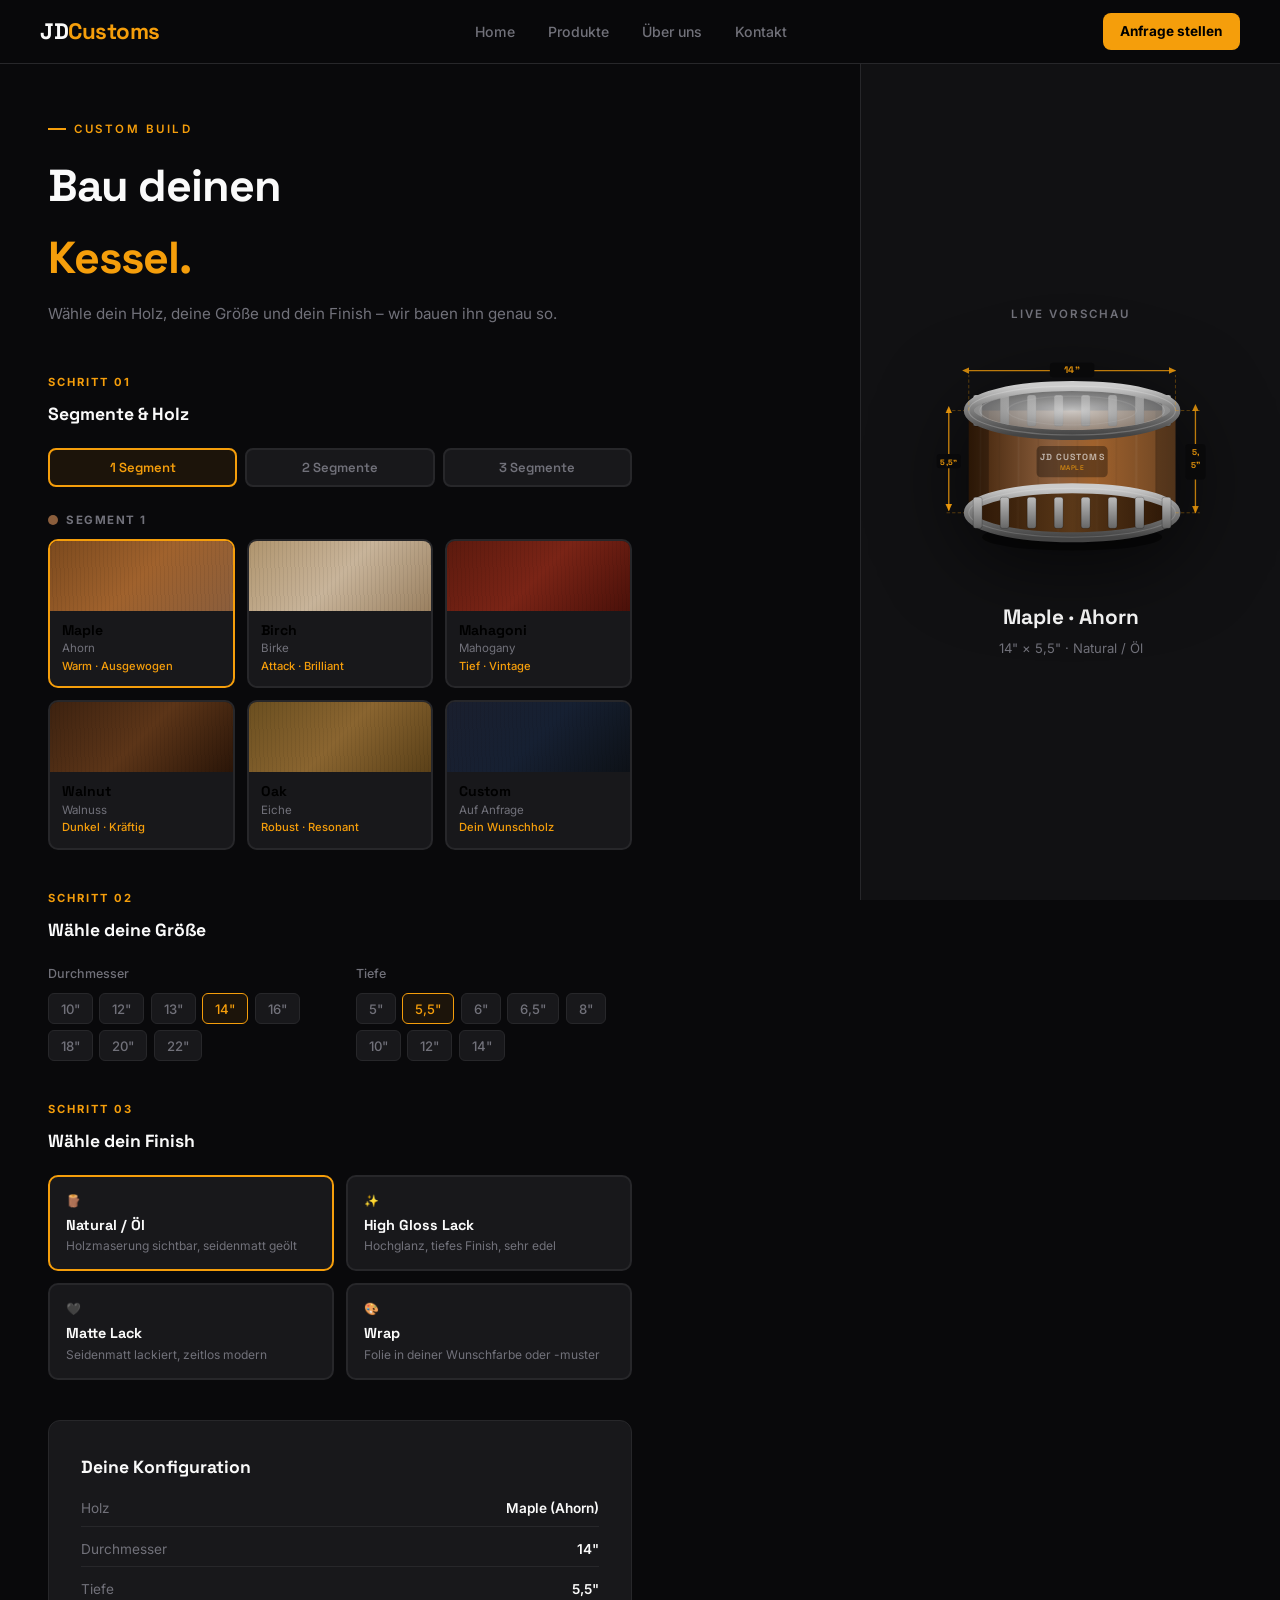
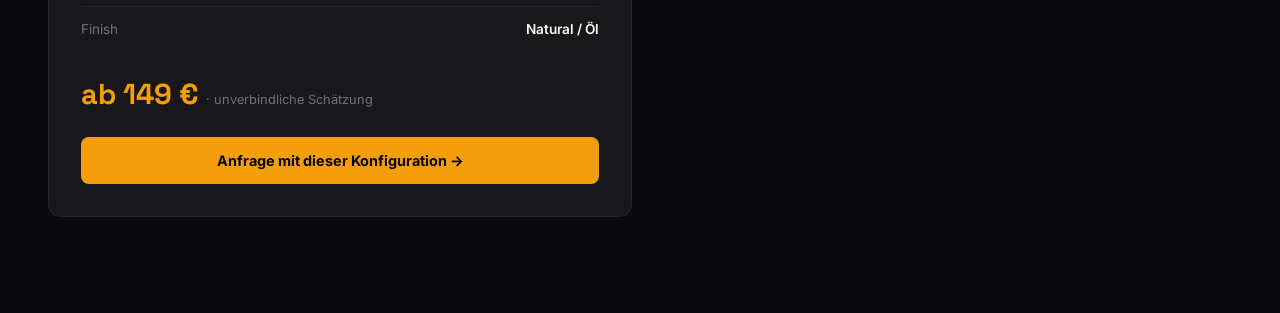
==== commit 00146f17: "Fix: segment rendering rebuilt dynamically, add per-segment height labels" ====
--- a/builder.html
+++ b/builder.html
@@ -604,32 +604,12 @@
         <!-- DROP SHADOW -->
         <ellipse id="dropShadow" cx="120" cy="330" rx="90" ry="12" fill="rgba(0,0,0,0.5)"/>
 
-        <!-- DRUM BODY (segment 1) -->
-        <rect id="drumBody"      x="15" y="50" width="210" height="220" rx="2" fill="url(#bodyGrad)"/>
-        <!-- DRUM BODY segment 2 (hidden by default) -->
-        <rect id="drumBody2"     x="15" y="50" width="210" height="0"   rx="0" fill="url(#bodyGrad2)" display="none"/>
-        <!-- DRUM BODY segment 3 (hidden by default) -->
-        <rect id="drumBody3"     x="15" y="50" width="210" height="0"   rx="0" fill="url(#bodyGrad3)" display="none"/>
-
-        <!-- GRAIN overlays per segment -->
-        <rect id="grainOverlay"  x="15" y="50" width="210" height="220" rx="2" fill="url(#grain)"/>
-        <rect id="grainOverlay2" x="15" y="50" width="210" height="0"   rx="0" fill="url(#grain)" display="none"/>
-        <rect id="grainOverlay3" x="15" y="50" width="210" height="0"   rx="0" fill="url(#grain)" display="none"/>
-
-        <!-- GLOSS overlays -->
-        <rect id="glossOverlay"  x="15" y="50" width="210" height="220" rx="2" fill="url(#glossOver)" opacity="0"/>
-        <rect id="glossOverlay2" x="15" y="50" width="210" height="0"   rx="0" fill="url(#glossOver)" opacity="0" display="none"/>
-        <rect id="glossOverlay3" x="15" y="50" width="210" height="0"   rx="0" fill="url(#glossOver)" opacity="0" display="none"/>
-
-        <!-- SEGMENT DIVIDER LINES -->
-        <line id="segDivider1" x1="15" y1="0" x2="225" y2="0" stroke="rgba(0,0,0,0.5)"         stroke-width="2" display="none"/>
-        <line id="segDivider2" x1="15" y1="0" x2="225" y2="0" stroke="rgba(0,0,0,0.5)"         stroke-width="2" display="none"/>
-        <line id="segDivHL1"   x1="15" y1="0" x2="225" y2="0" stroke="rgba(255,255,255,0.12)"  stroke-width="1" display="none"/>
-        <line id="segDivHL2"   x1="15" y1="0" x2="225" y2="0" stroke="rgba(255,255,255,0.12)"  stroke-width="1" display="none"/>
-
-        <!-- SIDE SHADOWS (always on top of body segments) -->
-        <rect id="shadowLeft"  x="15"  y="50" width="18" height="220" rx="2" fill="rgba(0,0,0,0.3)"/>
-        <rect id="shadowRight" x="207" y="50" width="18" height="220" rx="2" fill="rgba(0,0,0,0.25)"/>
+        <!-- DRUM BODY: built dynamically per segment -->
+        <g id="segmentsGroup"></g>
+
+        <!-- SIDE SHADOWS (always on top of body) -->
+        <rect id="shadowLeft"  x="15"  y="50" width="18" height="220" fill="rgba(0,0,0,0.3)"/>
+        <rect id="shadowRight" x="207" y="50" width="18" height="220" fill="rgba(0,0,0,0.25)"/>
 
         <!-- BOTTOM GROUP (translates with depth) -->
         <g id="bottomGroup">
@@ -818,50 +798,89 @@
       const wLast = woodData[state.woods[segs - 1]];
       ['b1','b2','b3'].forEach((id,i) => svgEl(id).setAttribute('stop-color', [wLast.b1,wLast.b2,wLast.b3][i]));
 
-      // ── Segment heights ──
-      const segH = h / segs;
-
-      // Segment 1 (top)
-      setAttrs(svgEl('drumBody'),      { x: cx-r, y: bodyY,          width: r*2, height: segH });
-      setAttrs(svgEl('grainOverlay'),  { x: cx-r, y: bodyY,          width: r*2, height: segH });
-      setAttrs(svgEl('glossOverlay'),  { x: cx-r, y: bodyY,          width: r*2, height: segH, opacity: f.gloss });
-
-      // Segment 2
-      const show2 = segs >= 2;
-      svgEl('drumBody2').setAttribute('display',     show2 ? '' : 'none');
-      svgEl('grainOverlay2').setAttribute('display', show2 ? '' : 'none');
-      svgEl('glossOverlay2').setAttribute('display', show2 ? '' : 'none');
-      if (show2) {
-        setAttrs(svgEl('drumBody2'),     { x: cx-r, y: bodyY+segH,   width: r*2, height: segH });
-        setAttrs(svgEl('grainOverlay2'), { x: cx-r, y: bodyY+segH,   width: r*2, height: segH });
-        setAttrs(svgEl('glossOverlay2'), { x: cx-r, y: bodyY+segH,   width: r*2, height: segH, opacity: f.gloss });
-      }
-
-      // Segment 3
-      const show3 = segs >= 3;
-      svgEl('drumBody3').setAttribute('display',     show3 ? '' : 'none');
-      svgEl('grainOverlay3').setAttribute('display', show3 ? '' : 'none');
-      svgEl('glossOverlay3').setAttribute('display', show3 ? '' : 'none');
-      if (show3) {
-        setAttrs(svgEl('drumBody3'),     { x: cx-r, y: bodyY+2*segH, width: r*2, height: segH });
-        setAttrs(svgEl('grainOverlay3'), { x: cx-r, y: bodyY+2*segH, width: r*2, height: segH });
-        setAttrs(svgEl('glossOverlay3'), { x: cx-r, y: bodyY+2*segH, width: r*2, height: segH, opacity: f.gloss });
-      }
-
-      // ── Segment divider lines ──
-      const showD1 = segs >= 2;
-      const showD2 = segs >= 3;
-      const div1Y = bodyY + segH;
-      const div2Y = bodyY + 2 * segH;
-      ['segDivider1','segDivHL1'].forEach(id => svgEl(id).setAttribute('display', showD1 ? '' : 'none'));
-      ['segDivider2','segDivHL2'].forEach(id => svgEl(id).setAttribute('display', showD2 ? '' : 'none'));
-      if (showD1) {
-        setAttrs(svgEl('segDivider1'), { x1: cx-r, y1: div1Y,   x2: cx+r, y2: div1Y   });
-        setAttrs(svgEl('segDivHL1'),   { x1: cx-r, y1: div1Y+1, x2: cx+r, y2: div1Y+1 });
-      }
-      if (showD2) {
-        setAttrs(svgEl('segDivider2'), { x1: cx-r, y1: div2Y,   x2: cx+r, y2: div2Y   });
-        setAttrs(svgEl('segDivHL2'),   { x1: cx-r, y1: div2Y+1, x2: cx+r, y2: div2Y+1 });
+      // ── Build segments dynamically ──
+      const segH    = h / segs;
+      const gradIds = ['bodyGrad','bodyGrad2','bodyGrad3'];
+      const svgNS   = 'http://www.w3.org/2000/svg';
+      const grp     = svgEl('segmentsGroup');
+      grp.innerHTML = '';   // clear previous
+
+      for (let i = 0; i < segs; i++) {
+        const segY = bodyY + i * segH;
+
+        // Body rect
+        const body = document.createElementNS(svgNS, 'rect');
+        setAttrs(body, { x: cx-r, y: segY, width: r*2, height: segH, fill: `url(#${gradIds[i]})` });
+        grp.appendChild(body);
+
+        // Grain overlay
+        const grain = document.createElementNS(svgNS, 'rect');
+        setAttrs(grain, { x: cx-r, y: segY, width: r*2, height: segH, fill: 'url(#grain)' });
+        grp.appendChild(grain);
+
+        // Gloss overlay
+        const gloss = document.createElementNS(svgNS, 'rect');
+        setAttrs(gloss, { x: cx-r, y: segY, width: r*2, height: segH, fill: 'url(#glossOver)', opacity: f.gloss });
+        grp.appendChild(gloss);
+
+        // Divider line between segments (not after last)
+        if (i < segs - 1) {
+          const divY = segY + segH;
+          const div = document.createElementNS(svgNS, 'line');
+          setAttrs(div, { x1: cx-r, y1: divY, x2: cx+r, y2: divY,
+                          stroke: 'rgba(0,0,0,0.55)', 'stroke-width': 2.5 });
+          grp.appendChild(div);
+          const divHL = document.createElementNS(svgNS, 'line');
+          setAttrs(divHL, { x1: cx-r, y1: divY+1.5, x2: cx+r, y2: divY+1.5,
+                            stroke: 'rgba(255,255,255,0.13)', 'stroke-width': 1 });
+          grp.appendChild(divHL);
+        }
+
+        // ── Per-segment height annotation (left side) ──
+        const segInches = parseFloat(state.depth.replace(',','.').replace('"','')) / segs;
+        const segLabel  = Number.isInteger(segInches)
+          ? segInches + '"'
+          : segInches.toFixed(1).replace('.',',') + '"';
+
+        const annX    = cx - r - 18;   // x of vertical annotation line
+        const midSegY = segY + segH / 2;
+
+        // extension lines
+        const extT = document.createElementNS(svgNS, 'line');
+        setAttrs(extT, { x1: cx-r-2, y1: segY,        x2: annX-2, y2: segY,
+                         stroke: 'rgba(245,158,11,0.35)', 'stroke-width': 0.8,
+                         'stroke-dasharray': '3,2' });
+        grp.appendChild(extT);
+
+        const extB = document.createElementNS(svgNS, 'line');
+        setAttrs(extB, { x1: cx-r-2, y1: segY+segH,   x2: annX-2, y2: segY+segH,
+                         stroke: 'rgba(245,158,11,0.35)', 'stroke-width': 0.8,
+                         'stroke-dasharray': '3,2' });
+        grp.appendChild(extB);
+
+        // arrow line
+        const arrLine = document.createElementNS(svgNS, 'line');
+        setAttrs(arrLine, { x1: annX, y1: segY+2, x2: annX, y2: segY+segH-2,
+                            stroke: 'rgba(245,158,11,0.8)', 'stroke-width': 1.2,
+                            'marker-start': 'url(#arrowStart)', 'marker-end': 'url(#arrowEnd)' });
+        grp.appendChild(arrLine);
+
+        // label background
+        const labelBg = document.createElementNS(svgNS, 'rect');
+        const lblW = segLabel.length > 3 ? 22 : 18;
+        setAttrs(labelBg, { x: annX - lblW/2, y: midSegY - 7, width: lblW, height: 13,
+                            rx: 3, fill: '#09090b' });
+        grp.appendChild(labelBg);
+
+        // label text
+        const labelTxt = document.createElementNS(svgNS, 'text');
+        setAttrs(labelTxt, { x: annX, y: midSegY + 1, 'text-anchor': 'middle',
+                             'dominant-baseline': 'middle',
+                             'font-family': 'Space Grotesk, sans-serif',
+                             'font-size': '7', 'font-weight': '700',
+                             fill: 'rgba(245,158,11,0.95)', 'letter-spacing': '0.2' });
+        labelTxt.textContent = segLabel;
+        grp.appendChild(labelTxt);
       }
 
       // Side shadows (full height, always on top)
@@ -950,10 +969,13 @@
         if (line2) line2.style.display = 'none';
       }
 
-      // Widen viewBox to show right-side depth annotation
-      const totalH = bottomCY + 50;
-      const totalW = dimLineX + 14;
-      document.getElementById('drumSvg').setAttribute('viewBox', `0 0 ${totalW} ${totalH}`);
+      // ViewBox: leave room for left-side segment annotations + right-side depth annotation
+      const leftAnnX = cx - r - 18;
+      const totalH   = bottomCY + 50;
+      const totalW   = dimLineX + 14;
+      const minX     = leftAnnX - 16;
+      document.getElementById('drumSvg').setAttribute('viewBox',
+        `${minX} 0 ${totalW - minX} ${totalH}`);
     }
 
     function updateSummary() {
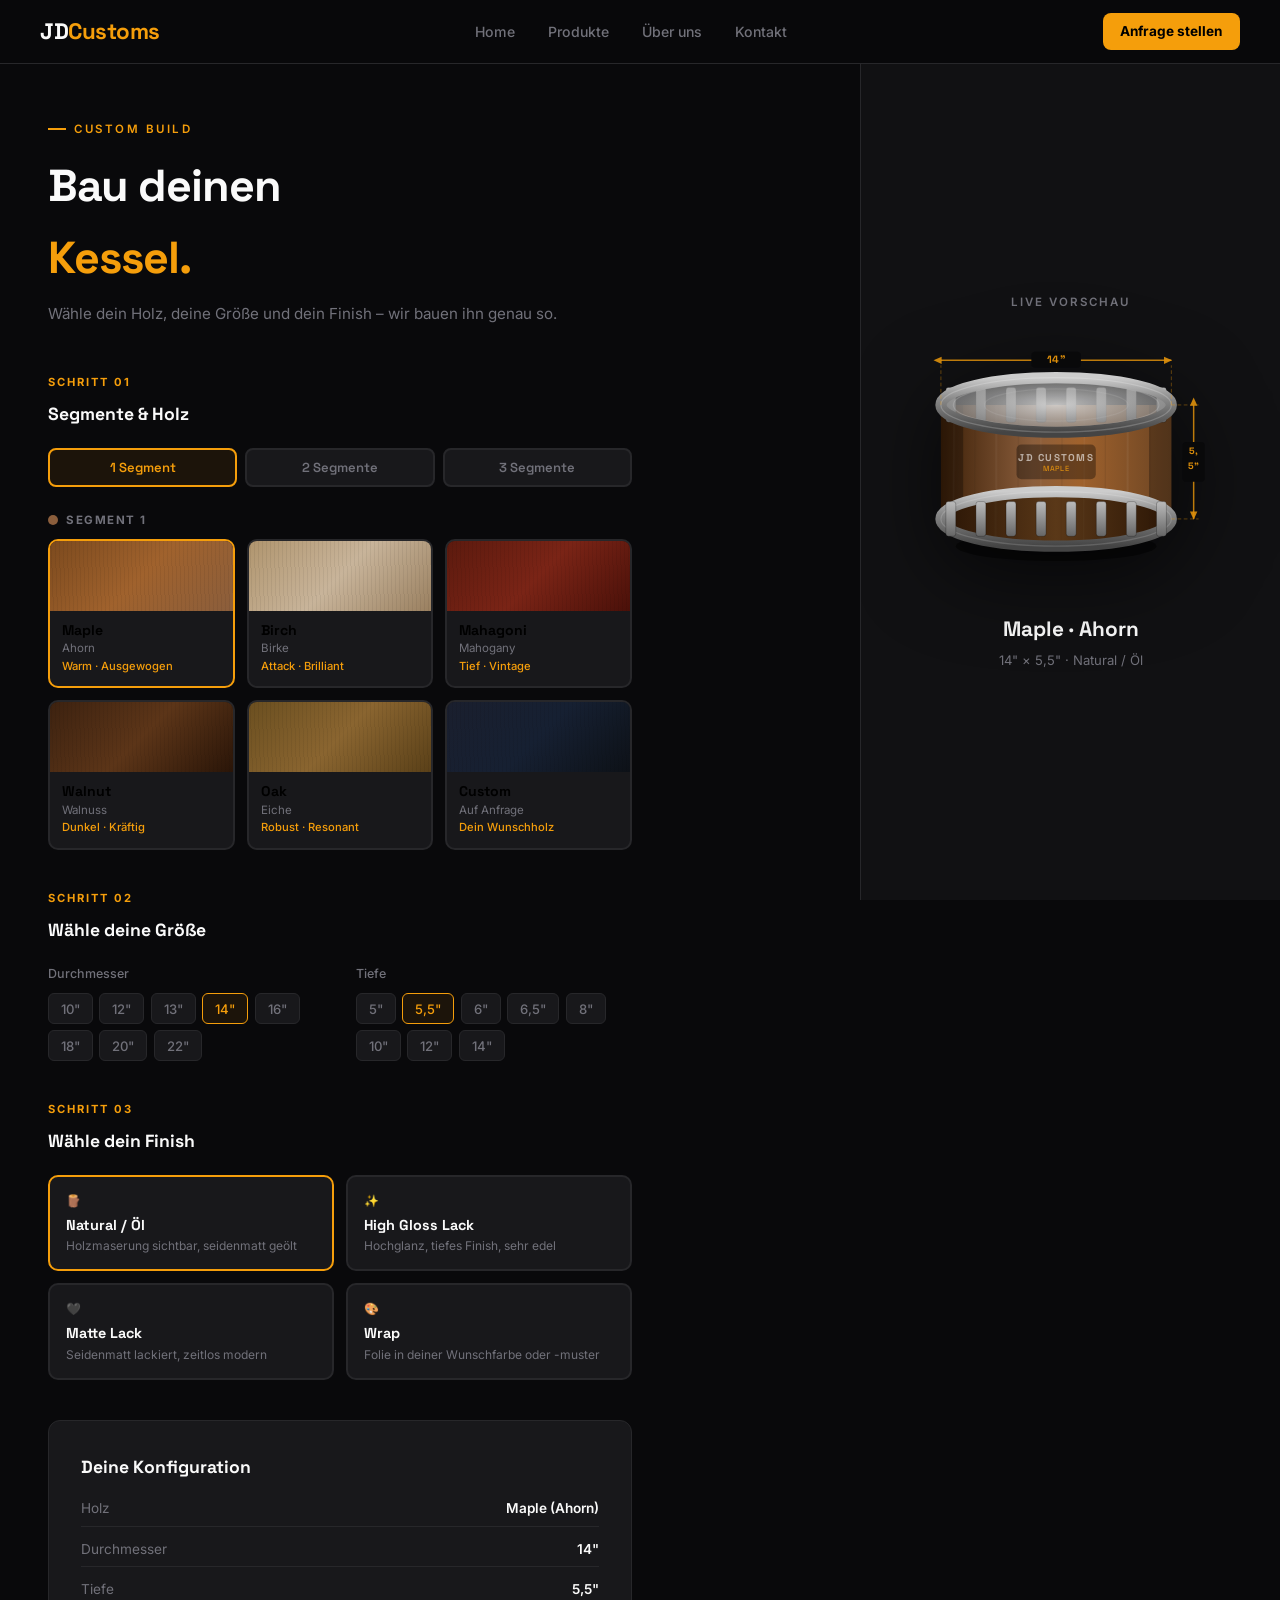
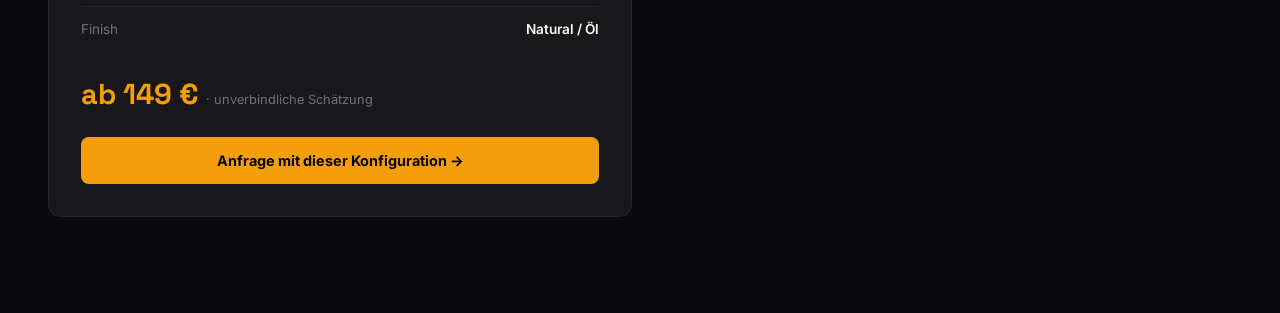
==== commit cc22521e: "Fix drum segment rendering to follow cylinder ellipse curvature Segments are now curved horizontal b" ====
--- a/builder.html
+++ b/builder.html
@@ -798,89 +798,90 @@
       const wLast = woodData[state.woods[segs - 1]];
       ['b1','b2','b3'].forEach((id,i) => svgEl(id).setAttribute('stop-color', [wLast.b1,wLast.b2,wLast.b3][i]));
 
-      // ── Build segments dynamically ──
-      const segH    = h / segs;
-      const gradIds = ['bodyGrad','bodyGrad2','bodyGrad3'];
-      const svgNS   = 'http://www.w3.org/2000/svg';
-      const grp     = svgEl('segmentsGroup');
-      grp.innerHTML = '';   // clear previous
+      // ── Build segments dynamically (HORIZONTAL curved bands, following cylinder ellipse) ──
+      const segH_each = h / segs;
+      const ry        = RY_ELLI;
+      const gradIds   = ['bodyGrad','bodyGrad2','bodyGrad3'];
+      const svgNS     = 'http://www.w3.org/2000/svg';
+      const grp       = svgEl('segmentsGroup');
+      grp.innerHTML   = '';
+
+      // Helper: lower arc path string from (cx-r, y) → (cx+r, y) curving downward
+      // (matches the front-facing ellipse of the cylinder, same curvature as top/bottom hoops)
+      const arcLR  = (y) => `A ${r} ${ry} 0 0 1 ${cx + r} ${y}`;  // left→right, lower arc
+      const arcRL  = (y) => `A ${r} ${ry} 0 0 1 ${cx - r} ${y}`;  // right→left, lower arc
 
       for (let i = 0; i < segs; i++) {
-        const segY = bodyY + i * segH;
-
-        // Body rect
-        const body = document.createElementNS(svgNS, 'rect');
-        setAttrs(body, { x: cx-r, y: segY, width: r*2, height: segH, fill: `url(#${gradIds[i]})` });
+        const topY    = bodyY + i * segH_each;
+        const bottomY = bodyY + (i + 1) * segH_each;
+
+        // Build the path shape for this band:
+        //   • First segment top  → flat (body starts at straight line)
+        //   • All dividers       → lower arc (curves down, matches cylinder curvature)
+        //   • Last segment bottom → flat (bottom hoop covers the edge)
+        let d;
+        if (segs === 1) {
+          // Single segment: simple rectangle
+          d = `M ${cx-r} ${topY} L ${cx+r} ${topY} L ${cx+r} ${bottomY} L ${cx-r} ${bottomY} Z`;
+        } else if (i === 0) {
+          // Top segment: flat top, curved bottom
+          d = `M ${cx-r} ${topY} L ${cx+r} ${topY} L ${cx+r} ${bottomY} ${arcRL(bottomY)} Z`;
+        } else if (i === segs - 1) {
+          // Bottom segment: curved top, flat bottom
+          d = `M ${cx-r} ${topY} ${arcLR(topY)} L ${cx+r} ${bottomY} L ${cx-r} ${bottomY} Z`;
+        } else {
+          // Middle segment: curved top and curved bottom
+          d = `M ${cx-r} ${topY} ${arcLR(topY)} L ${cx+r} ${bottomY} ${arcRL(bottomY)} Z`;
+        }
+
+        // Body fill
+        const body = document.createElementNS(svgNS, 'path');
+        setAttrs(body, { d, fill: `url(#${gradIds[i]})` });
         grp.appendChild(body);
 
         // Grain overlay
-        const grain = document.createElementNS(svgNS, 'rect');
-        setAttrs(grain, { x: cx-r, y: segY, width: r*2, height: segH, fill: 'url(#grain)' });
+        const grain = document.createElementNS(svgNS, 'path');
+        setAttrs(grain, { d, fill: 'url(#grain)' });
         grp.appendChild(grain);
 
         // Gloss overlay
-        const gloss = document.createElementNS(svgNS, 'rect');
-        setAttrs(gloss, { x: cx-r, y: segY, width: r*2, height: segH, fill: 'url(#glossOver)', opacity: f.gloss });
+        const gloss = document.createElementNS(svgNS, 'path');
+        setAttrs(gloss, { d, fill: 'url(#glossOver)', opacity: f.gloss });
         grp.appendChild(gloss);
 
-        // Divider line between segments (not after last)
+        // Curved divider arc between segments
         if (i < segs - 1) {
-          const divY = segY + segH;
-          const div = document.createElementNS(svgNS, 'line');
-          setAttrs(div, { x1: cx-r, y1: divY, x2: cx+r, y2: divY,
-                          stroke: 'rgba(0,0,0,0.55)', 'stroke-width': 2.5 });
+          const divY   = bottomY;
+          const dArc   = `M ${cx-r} ${divY} ${arcLR(divY)}`;
+          const dArcHL = `M ${cx-r} ${divY + 1.5} A ${r} ${ry} 0 0 1 ${cx+r} ${divY + 1.5}`;
+          const div    = document.createElementNS(svgNS, 'path');
+          setAttrs(div, { d: dArc, fill: 'none', stroke: 'rgba(0,0,0,0.75)', 'stroke-width': 2.5 });
           grp.appendChild(div);
-          const divHL = document.createElementNS(svgNS, 'line');
-          setAttrs(divHL, { x1: cx-r, y1: divY+1.5, x2: cx+r, y2: divY+1.5,
-                            stroke: 'rgba(255,255,255,0.13)', 'stroke-width': 1 });
+          const divHL = document.createElementNS(svgNS, 'path');
+          setAttrs(divHL, { d: dArcHL, fill: 'none', stroke: 'rgba(255,255,255,0.15)', 'stroke-width': 1 });
           grp.appendChild(divHL);
         }
 
-        // ── Per-segment height annotation (left side) ──
-        const segInches = parseFloat(state.depth.replace(',','.').replace('"','')) / segs;
-        const segLabel  = Number.isInteger(segInches)
-          ? segInches + '"'
-          : segInches.toFixed(1).replace('.',',') + '"';
-
-        const annX    = cx - r - 18;   // x of vertical annotation line
-        const midSegY = segY + segH / 2;
-
-        // extension lines
-        const extT = document.createElementNS(svgNS, 'line');
-        setAttrs(extT, { x1: cx-r-2, y1: segY,        x2: annX-2, y2: segY,
-                         stroke: 'rgba(245,158,11,0.35)', 'stroke-width': 0.8,
-                         'stroke-dasharray': '3,2' });
-        grp.appendChild(extT);
-
-        const extB = document.createElementNS(svgNS, 'line');
-        setAttrs(extB, { x1: cx-r-2, y1: segY+segH,   x2: annX-2, y2: segY+segH,
-                         stroke: 'rgba(245,158,11,0.35)', 'stroke-width': 0.8,
-                         'stroke-dasharray': '3,2' });
-        grp.appendChild(extB);
-
-        // arrow line
-        const arrLine = document.createElementNS(svgNS, 'line');
-        setAttrs(arrLine, { x1: annX, y1: segY+2, x2: annX, y2: segY+segH-2,
-                            stroke: 'rgba(245,158,11,0.8)', 'stroke-width': 1.2,
-                            'marker-start': 'url(#arrowStart)', 'marker-end': 'url(#arrowEnd)' });
-        grp.appendChild(arrLine);
-
-        // label background
-        const labelBg = document.createElementNS(svgNS, 'rect');
-        const lblW = segLabel.length > 3 ? 22 : 18;
-        setAttrs(labelBg, { x: annX - lblW/2, y: midSegY - 7, width: lblW, height: 13,
-                            rx: 3, fill: '#09090b' });
-        grp.appendChild(labelBg);
-
-        // label text
-        const labelTxt = document.createElementNS(svgNS, 'text');
-        setAttrs(labelTxt, { x: annX, y: midSegY + 1, 'text-anchor': 'middle',
-                             'dominant-baseline': 'middle',
-                             'font-family': 'Space Grotesk, sans-serif',
-                             'font-size': '7', 'font-weight': '700',
-                             fill: 'rgba(245,158,11,0.95)', 'letter-spacing': '0.2' });
-        labelTxt.textContent = segLabel;
-        grp.appendChild(labelTxt);
+        // Wood name label centered inside segment (multi-segment only)
+        if (segs > 1) {
+          const wName   = woodData[state.woods[i]].short;
+          const midSegY = topY + segH_each / 2;
+          const lblW    = Math.max(wName.length * 5.5 + 8, 24);
+          const labelBg = document.createElementNS(svgNS, 'rect');
+          setAttrs(labelBg, { x: cx - lblW / 2, y: midSegY - 7,
+                              width: lblW, height: 13, rx: 3,
+                              fill: 'rgba(0,0,0,0.45)' });
+          grp.appendChild(labelBg);
+
+          const labelTxt = document.createElementNS(svgNS, 'text');
+          setAttrs(labelTxt, { x: cx, y: midSegY,
+                               'text-anchor': 'middle', 'dominant-baseline': 'middle',
+                               'font-family': 'Space Grotesk, sans-serif',
+                               'font-size': '7', 'font-weight': '700',
+                               fill: 'rgba(245,158,11,0.95)', 'letter-spacing': '0.5' });
+          labelTxt.textContent = wName;
+          grp.appendChild(labelTxt);
+        }
       }
 
       // Side shadows (full height, always on top)
@@ -910,12 +911,18 @@
       // Top lugs
       buildLugs('topLugs', TOP_Y - LUG_H / 2);
 
-      // Badge – vertically centred on body
+      // Badge – show only for single segment, centred on body
       const midY = bodyY + h / 2;
-      setAttrs(svgEl('badgeRect'),  { y: midY - 14, x: cx - 32 });
-      svgEl('badgeText1').setAttribute('y', midY - 3);
-      svgEl('badgeWood').setAttribute('y',  midY + 6);
-      svgEl('badgeWood').textContent = w.short;
+      const showBadge = segs === 1;
+      svgEl('badgeRect').style.display  = showBadge ? '' : 'none';
+      svgEl('badgeText1').style.display = showBadge ? '' : 'none';
+      svgEl('badgeWood').style.display  = showBadge ? '' : 'none';
+      if (showBadge) {
+        setAttrs(svgEl('badgeRect'),  { y: midY - 14, x: cx - 32 });
+        svgEl('badgeText1').setAttribute('y', midY - 3);
+        svgEl('badgeWood').setAttribute('y',  midY + 6);
+        svgEl('badgeWood').textContent = w.short;
+      }
 
       // Preview labels
       svgEl('previewWoodName').textContent = w.preview;
@@ -969,11 +976,10 @@
         if (line2) line2.style.display = 'none';
       }
 
-      // ViewBox: leave room for left-side segment annotations + right-side depth annotation
-      const leftAnnX = cx - r - 18;
-      const totalH   = bottomCY + 50;
-      const totalW   = dimLineX + 14;
-      const minX     = leftAnnX - 16;
+      // ViewBox: small left padding + right-side depth annotation
+      const totalH = bottomCY + 50;
+      const totalW = dimLineX + 14;
+      const minX   = cx - r - 8;
       document.getElementById('drumSvg').setAttribute('viewBox',
         `${minX} 0 ${totalW - minX} ${totalH}`);
     }
